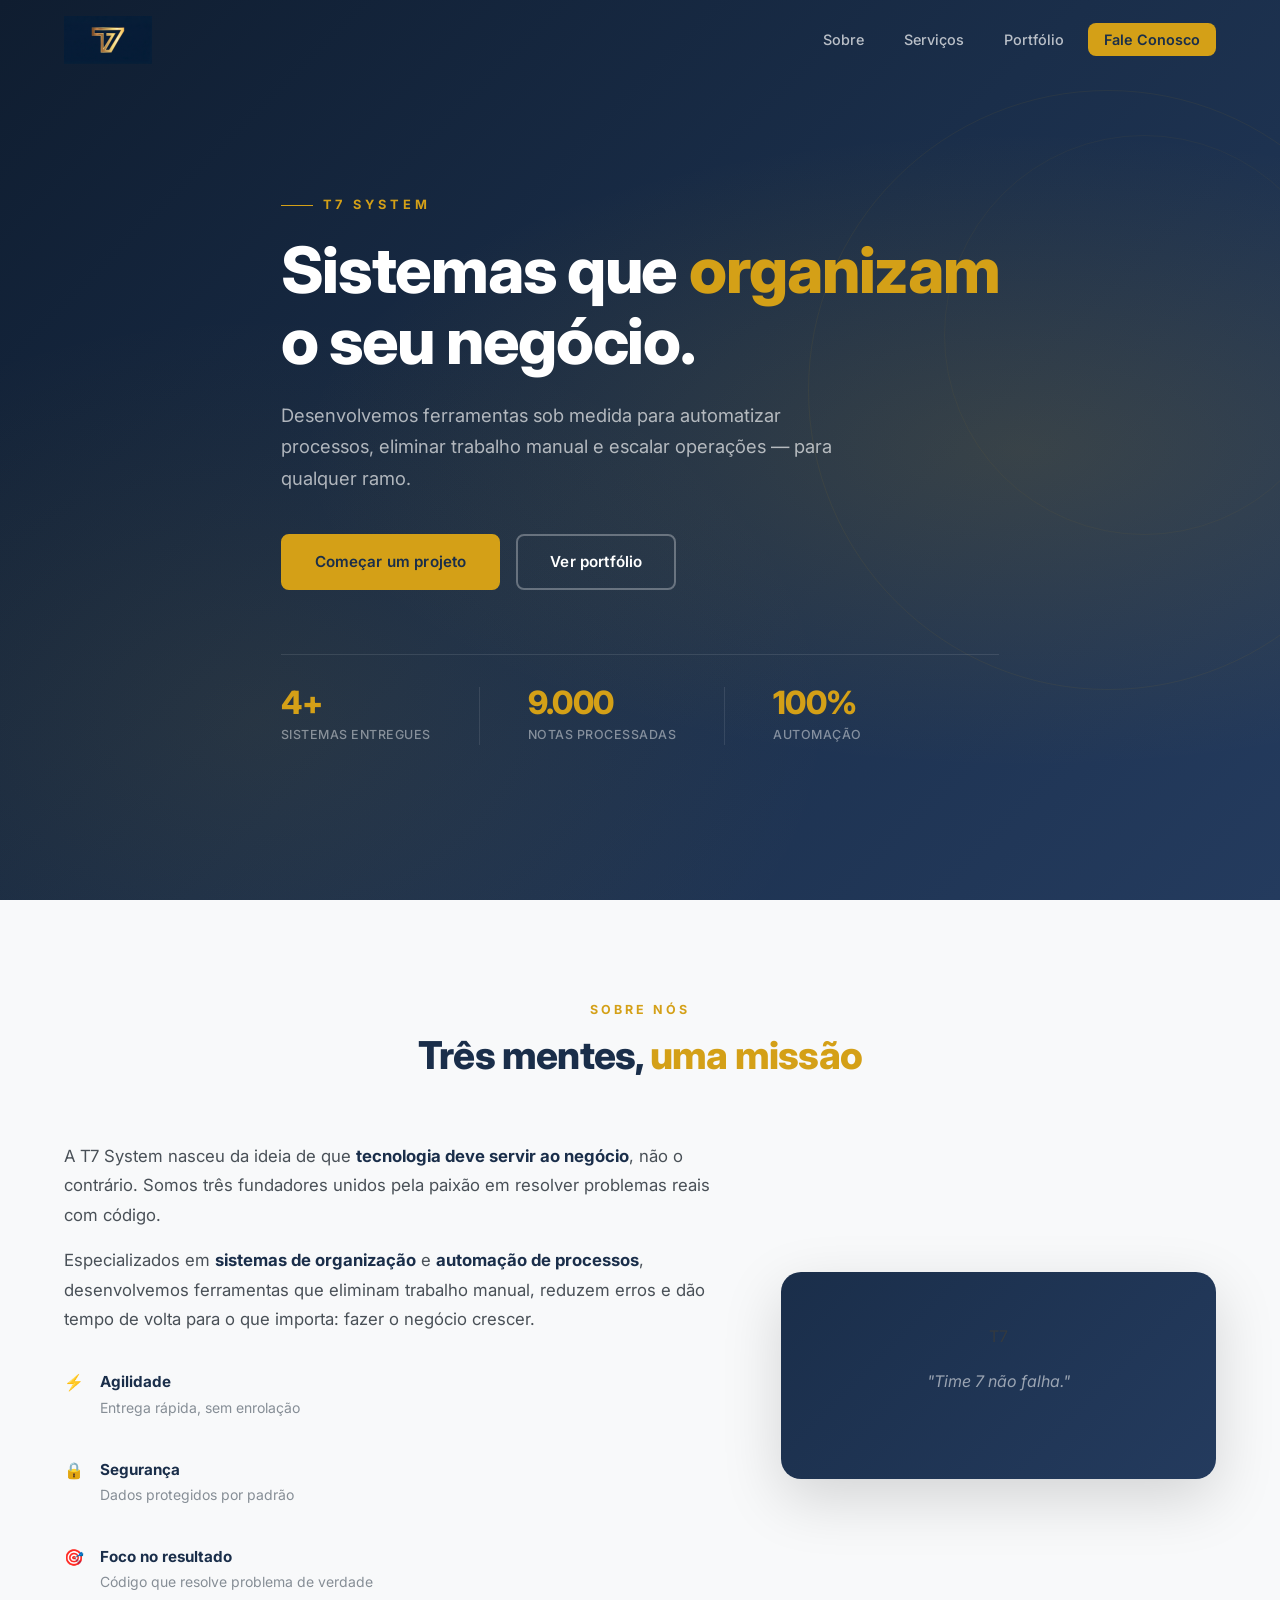
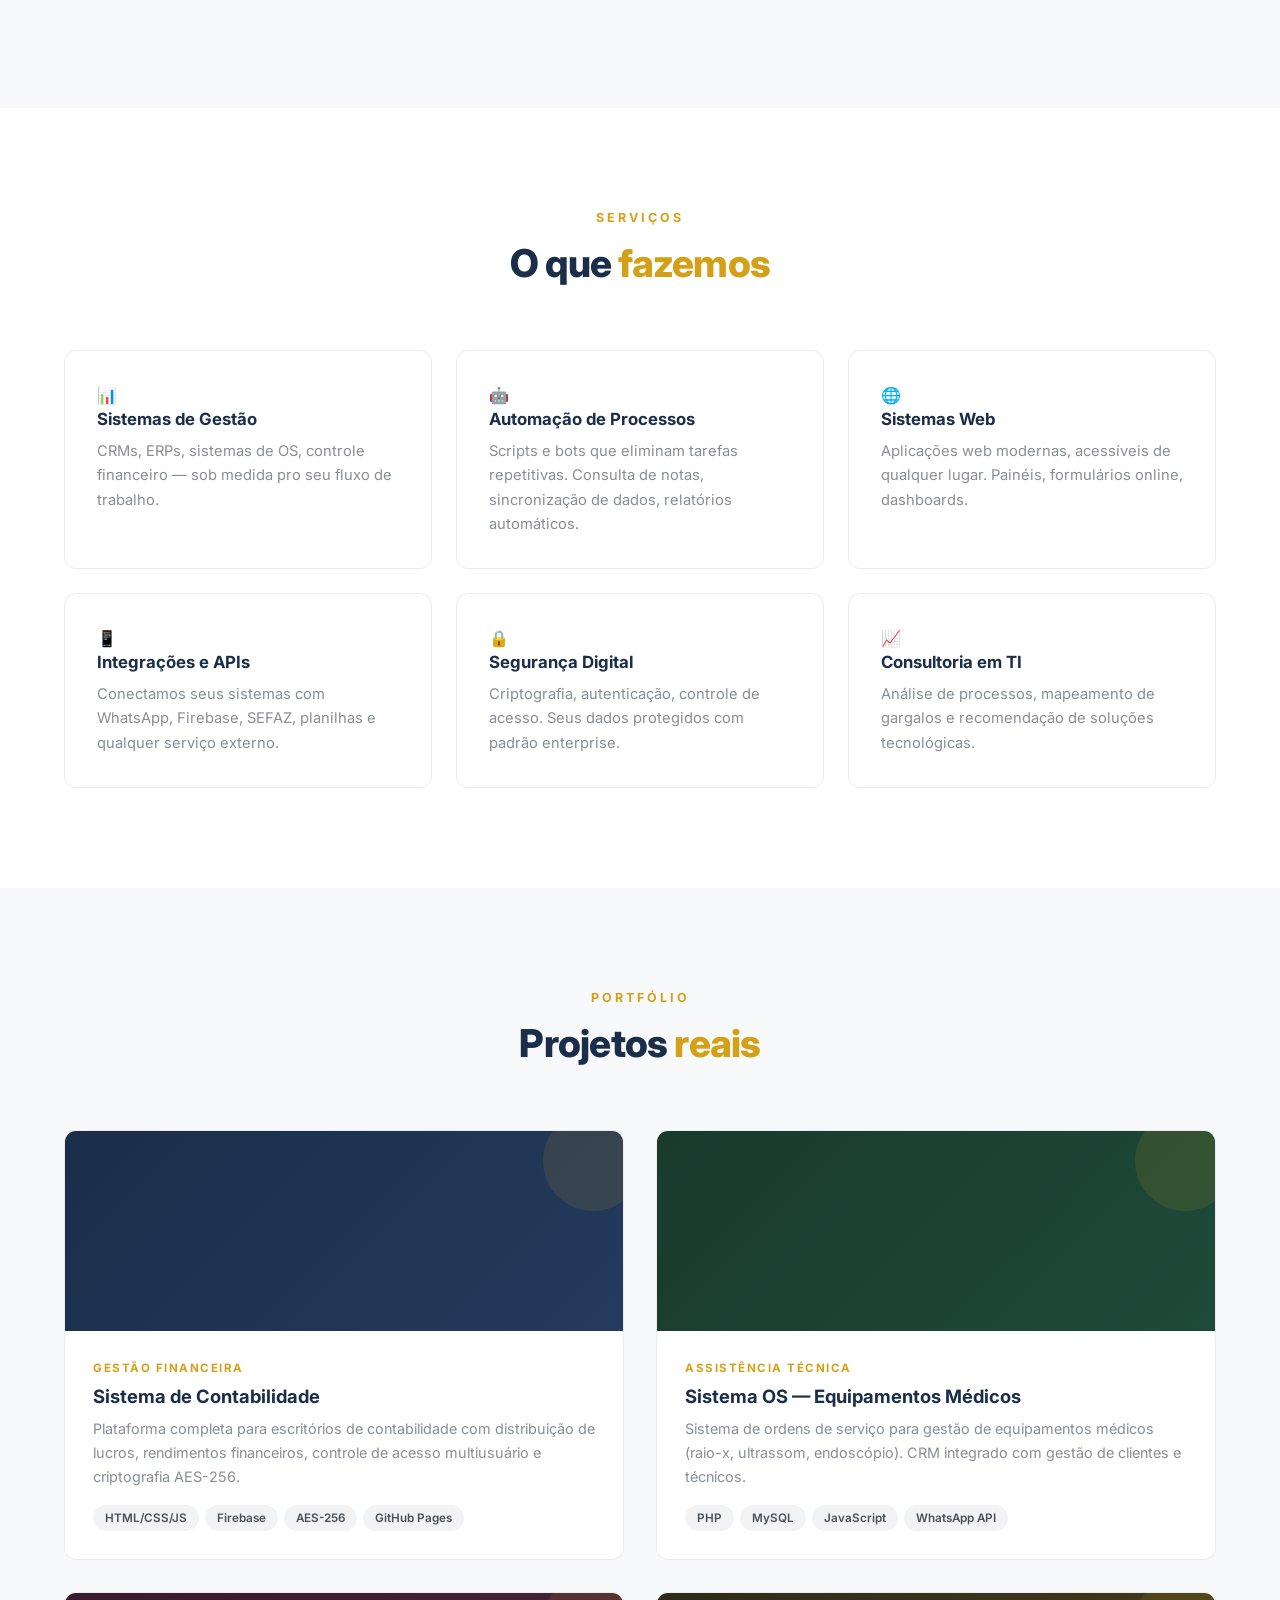
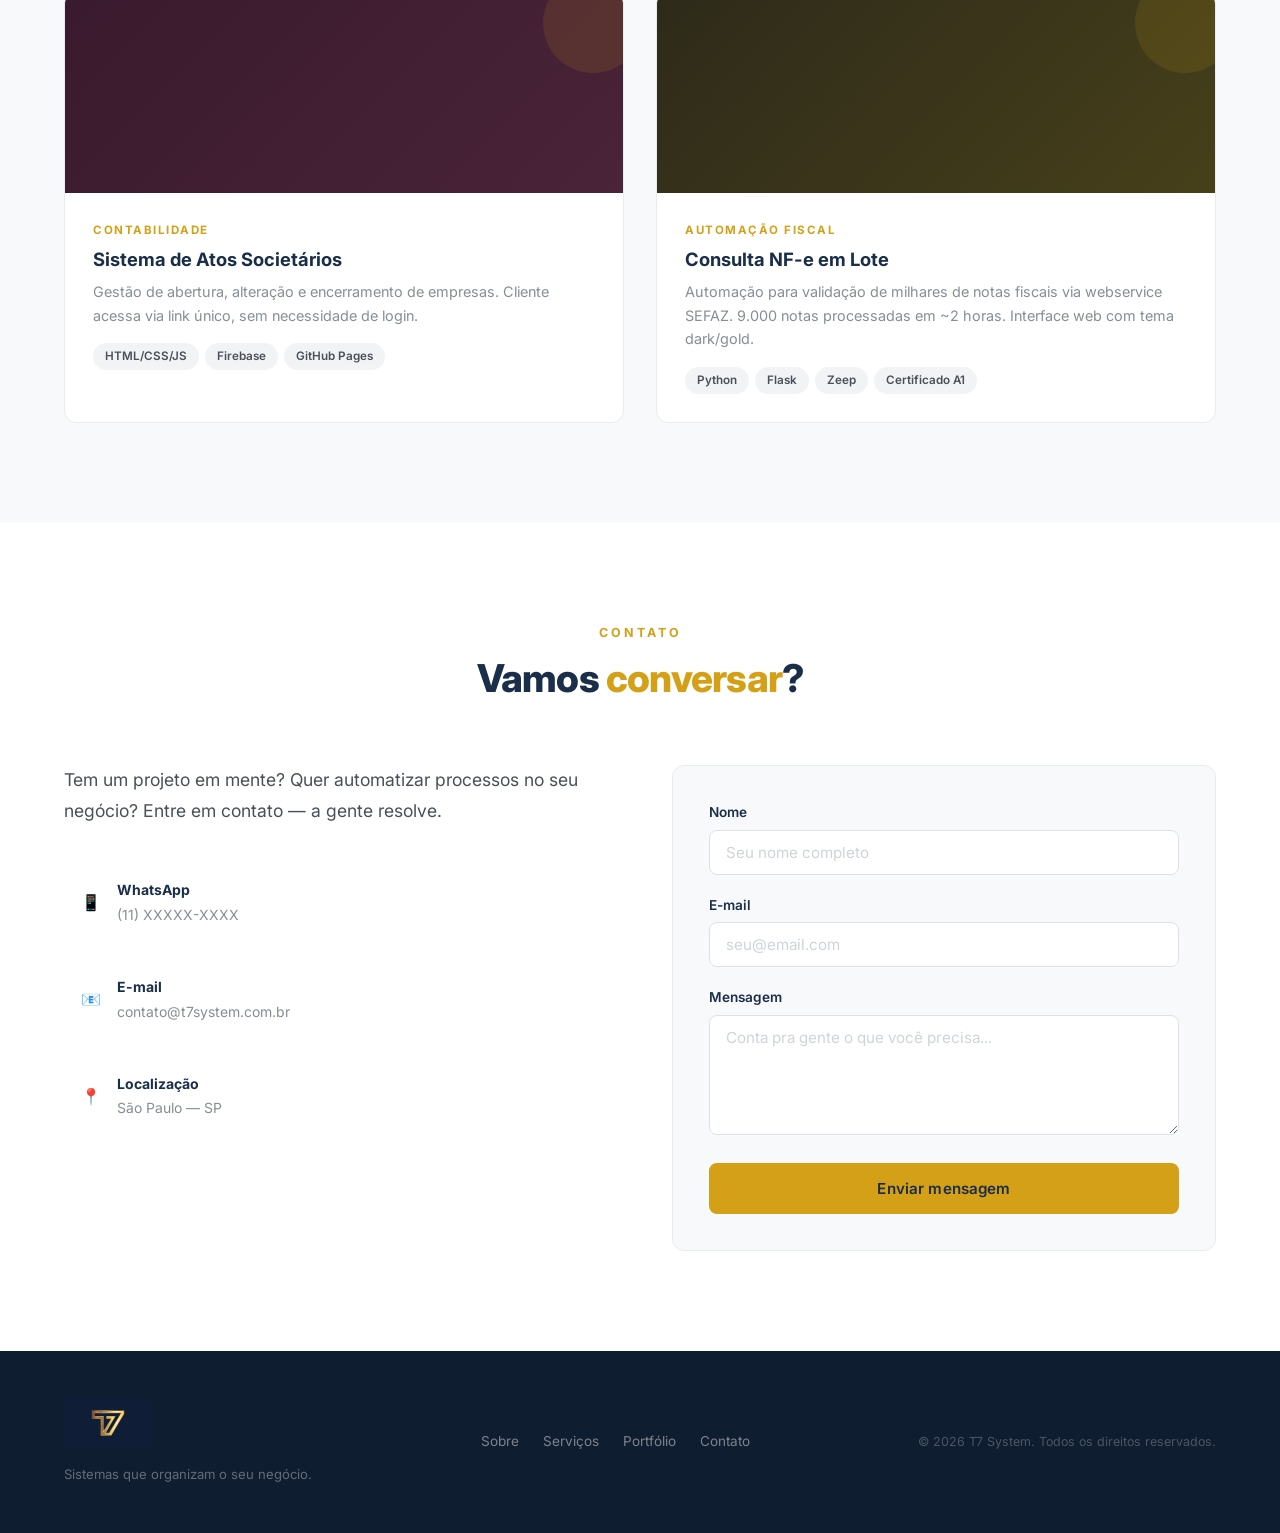
==== index (Cópia).html @ 792379c6 "Add design specifications and initial HTML structure for T7 System website" ====
<!DOCTYPE html>
<html lang="pt-BR">
<head>
    <meta charset="UTF-8">
    <meta name="viewport" content="width=device-width, initial-scale=1.0">
    <title>T7 System — Sistemas que organizam o seu negócio</title>
    <meta name="description" content="T7 System - Desenvolvimento de sistemas de organização e ferramentas de trabalho para qualquer ramo.">
    <link rel="preconnect" href="https://fonts.googleapis.com">
    <link rel="preconnect" href="https://fonts.gstatic.com" crossorigin>
    <link href="https://fonts.googleapis.com/css2?family=Inter:wght@300;400;500;600;700;800;900&display=swap" rel="stylesheet">
    <link rel="stylesheet" href="style.css">
</head>
<body>

    <!-- ===== NAVBAR ===== -->
    <nav class="navbar" id="navbar">
        <div class="container nav-container">
            <a href="#" class="nav-logo">
                <img src="logo.png" alt="T7 System" class="logo-img">
            </a>
            <button class="nav-toggle" id="navToggle" aria-label="Menu">
                <span></span><span></span><span></span>
            </button>
            <ul class="nav-menu" id="navMenu">
                <li><a href="#sobre" class="nav-link">Sobre</a></li>
                <li><a href="#servicos" class="nav-link">Serviços</a></li>
                <li><a href="#portfolio" class="nav-link">Portfólio</a></li>
                <li><a href="#contato" class="nav-link btn-nav">Fale Conosco</a></li>
            </ul>
        </div>
    </nav>

    <!-- ===== HERO ===== -->
    <section class="hero" id="hero">
        <div class="hero-bg"></div>
        <div class="container hero-container">
            <div class="hero-content">
                <p class="hero-label">T7 SYSTEM</p>
                <h1 class="hero-title">
                    Sistemas que <span class="text-gold">organizam</span><br>
                    o seu negócio.
                </h1>
                <p class="hero-subtitle">
                    Desenvolvemos ferramentas sob medida para automatizar processos, 
                    eliminar trabalho manual e escalar operações — para qualquer ramo.
                </p>
                <div class="hero-cta">
                    <a href="#contato" class="btn btn-gold">Começar um projeto</a>
                    <a href="#portfolio" class="btn btn-outline">Ver portfólio</a>
                </div>
                <div class="hero-stats">
                    <div class="stat">
                        <span class="stat-number">4+</span>
                        <span class="stat-label">Sistemas entregues</span>
                    </div>
                    <div class="stat">
                        <span class="stat-number">9.000</span>
                        <span class="stat-label">Notas processadas</span>
                    </div>
                    <div class="stat">
                        <span class="stat-number">100%</span>
                        <span class="stat-label">Automação</span>
                    </div>
                </div>
            </div>
        </div>
    </section>

    <!-- ===== SOBRE ===== -->
    <section class="section sobre" id="sobre">
        <div class="container">
            <div class="section-header">
                <p class="section-label">SOBRE NÓS</p>
                <h2 class="section-title">Três mentes, <span class="text-gold">uma missão</span></h2>
            </div>
            <div class="sobre-grid">
                <div class="sobre-text">
                    <p>
                        A T7 System nasceu da ideia de que <strong>tecnologia deve servir ao negócio</strong>, 
                        não o contrário. Somos três fundadores unidos pela paixão em resolver problemas 
                        reais com código.
                    </p>
                    <p>
                        Especializados em <strong>sistemas de organização</strong> e <strong>automação de processos</strong>, 
                        desenvolvemos ferramentas que eliminam trabalho manual, reduzem erros e dão 
                        tempo de volta para o que importa: fazer o negócio crescer.
                    </p>
                    <div class="sobre-values">
                        <div class="value">
                            <span class="value-icon">⚡</span>
                            <div>
                                <strong>Agilidade</strong>
                                <p>Entrega rápida, sem enrolação</p>
                            </div>
                        </div>
                        <div class="value">
                            <span class="value-icon">🔒</span>
                            <div>
                                <strong>Segurança</strong>
                                <p>Dados protegidos por padrão</p>
                            </div>
                        </div>
                        <div class="value">
                            <span class="value-icon">🎯</span>
                            <div>
                                <strong>Foco no resultado</strong>
                                <p>Código que resolve problema de verdade</p>
                            </div>
                        </div>
                    </div>
                </div>
                <div class="sobre-visual">
                    <div class="team-card">
                        <div class="team-logo">
                            <span class="logo-t big">T</span><span class="logo-7 big">7</span>
                        </div>
                        <p class="team-motto">"Time 7 não falha."</p>
                    </div>
                </div>
            </div>
        </div>
    </section>

    <!-- ===== SERVIÇOS ===== -->
    <section class="section servicos" id="servicos">
        <div class="container">
            <div class="section-header">
                <p class="section-label">SERVIÇOS</p>
                <h2 class="section-title">O que <span class="text-gold">fazemos</span></h2>
            </div>
            <div class="servicos-grid">
                <div class="servico-card">
                    <div class="servico-icon">📊</div>
                    <h3>Sistemas de Gestão</h3>
                    <p>CRMs, ERPs, sistemas de OS, controle financeiro — sob medida pro seu fluxo de trabalho.</p>
                </div>
                <div class="servico-card">
                    <div class="servico-icon">🤖</div>
                    <h3>Automação de Processos</h3>
                    <p>Scripts e bots que eliminam tarefas repetitivas. Consulta de notas, sincronização de dados, relatórios automáticos.</p>
                </div>
                <div class="servico-card">
                    <div class="servico-icon">🌐</div>
                    <h3>Sistemas Web</h3>
                    <p>Aplicações web modernas, acessíveis de qualquer lugar. Painéis, formulários online, dashboards.</p>
                </div>
                <div class="servico-card">
                    <div class="servico-icon">📱</div>
                    <h3>Integrações e APIs</h3>
                    <p>Conectamos seus sistemas com WhatsApp, Firebase, SEFAZ, planilhas e qualquer serviço externo.</p>
                </div>
                <div class="servico-card">
                    <div class="servico-icon">🔒</div>
                    <h3>Segurança Digital</h3>
                    <p>Criptografia, autenticação, controle de acesso. Seus dados protegidos com padrão enterprise.</p>
                </div>
                <div class="servico-card">
                    <div class="servico-icon">📈</div>
                    <h3>Consultoria em TI</h3>
                    <p>Análise de processos, mapeamento de gargalos e recomendação de soluções tecnológicas.</p>
                </div>
            </div>
        </div>
    </section>

    <!-- ===== PORTFÓLIO ===== -->
    <section class="section portfolio" id="portfolio">
        <div class="container">
            <div class="section-header">
                <p class="section-label">PORTFÓLIO</p>
                <h2 class="section-title">Projetos <span class="text-gold">reais</span></h2>
            </div>
            <div class="portfolio-grid">

                <div class="portfolio-card">
                    <div class="portfolio-thumb thumb-contabilidade"></div>
                    <div class="portfolio-info">
                        <span class="portfolio-tag">Gestão Financeira</span>
                        <h3>Sistema de Contabilidade</h3>
                        <p>Plataforma completa para escritórios de contabilidade com distribuição de lucros, rendimentos financeiros, controle de acesso multiusuário e criptografia AES-256.</p>
                        <div class="portfolio-tech">
                            <span>HTML/CSS/JS</span>
                            <span>Firebase</span>
                            <span>AES-256</span>
                            <span>GitHub Pages</span>
                        </div>
                    </div>
                </div>

                <div class="portfolio-card">
                    <div class="portfolio-thumb thumb-os"></div>
                    <div class="portfolio-info">
                        <span class="portfolio-tag">Assistência Técnica</span>
                        <h3>Sistema OS — Equipamentos Médicos</h3>
                        <p>Sistema de ordens de serviço para gestão de equipamentos médicos (raio-x, ultrassom, endoscópio). CRM integrado com gestão de clientes e técnicos.</p>
                        <div class="portfolio-tech">
                            <span>PHP</span>
                            <span>MySQL</span>
                            <span>JavaScript</span>
                            <span>WhatsApp API</span>
                        </div>
                    </div>
                </div>

                <div class="portfolio-card">
                    <div class="portfolio-thumb thumb-atos"></div>
                    <div class="portfolio-info">
                        <span class="portfolio-tag">Contabilidade</span>
                        <h3>Sistema de Atos Societários</h3>
                        <p>Gestão de abertura, alteração e encerramento de empresas. Cliente acessa via link único, sem necessidade de login.</p>
                        <div class="portfolio-tech">
                            <span>HTML/CSS/JS</span>
                            <span>Firebase</span>
                            <span>GitHub Pages</span>
                        </div>
                    </div>
                </div>

                <div class="portfolio-card">
                    <div class="portfolio-thumb thumb-nfe"></div>
                    <div class="portfolio-info">
                        <span class="portfolio-tag">Automação Fiscal</span>
                        <h3>Consulta NF-e em Lote</h3>
                        <p>Automação para validação de milhares de notas fiscais via webservice SEFAZ. 9.000 notas processadas em ~2 horas. Interface web com tema dark/gold.</p>
                        <div class="portfolio-tech">
                            <span>Python</span>
                            <span>Flask</span>
                            <span>Zeep</span>
                            <span>Certificado A1</span>
                        </div>
                    </div>
                </div>

            </div>
        </div>
    </section>

    <!-- ===== CONTATO ===== -->
    <section class="section contato" id="contato">
        <div class="container">
            <div class="section-header">
                <p class="section-label">CONTATO</p>
                <h2 class="section-title">Vamos <span class="text-gold">conversar</span>?</h2>
            </div>
            <div class="contato-grid">
                <div class="contato-info">
                    <p class="contato-texto">
                        Tem um projeto em mente? Quer automatizar processos no seu negócio? 
                        Entre em contato — a gente resolve.
                    </p>
                    <div class="contato-items">
                        <div class="contato-item">
                            <span class="contato-icon">📱</span>
                            <div>
                                <strong>WhatsApp</strong>
                                <p>(11) XXXXX-XXXX</p>
                            </div>
                        </div>
                        <div class="contato-item">
                            <span class="contato-icon">📧</span>
                            <div>
                                <strong>E-mail</strong>
                                <p>contato@t7system.com.br</p>
                            </div>
                        </div>
                        <div class="contato-item">
                            <span class="contato-icon">📍</span>
                            <div>
                                <strong>Localização</strong>
                                <p>São Paulo — SP</p>
                            </div>
                        </div>
                    </div>
                </div>
                <div class="contato-form-wrap">
                    <form class="contato-form" onsubmit="enviarMensagem(event)">
                        <div class="form-group">
                            <label>Nome</label>
                            <input type="text" placeholder="Seu nome completo" required>
                        </div>
                        <div class="form-group">
                            <label>E-mail</label>
                            <input type="email" placeholder="seu@email.com" required>
                        </div>
                        <div class="form-group">
                            <label>Mensagem</label>
                            <textarea rows="4" placeholder="Conta pra gente o que você precisa..." required></textarea>
                        </div>
                        <button type="submit" class="btn btn-gold btn-full">Enviar mensagem</button>
                    </form>
                </div>
            </div>
        </div>
    </section>

    <!-- ===== FOOTER ===== -->
    <footer class="footer">
        <div class="container footer-container">
            <div class="footer-brand">
                <a href="#" class="nav-logo">
                    <img src="logo.png" alt="T7 System" class="logo-img">
                </a>
                <p>Sistemas que organizam o seu negócio.</p>
            </div>
            <div class="footer-links">
                <a href="#sobre">Sobre</a>
                <a href="#servicos">Serviços</a>
                <a href="#portfolio">Portfólio</a>
                <a href="#contato">Contato</a>
            </div>
            <div class="footer-copy">
                <p>&copy; 2026 T7 System. Todos os direitos reservados.</p>
            </div>
        </div>
    </footer>

    <script src="script.js"></script>
</body>
</html>
---- style.css ----
/* ===================================================================
   T7 SYSTEM — Site Institucional
   Design System: Navy (#1a2e4a) + Gold (#d4a017)
   =================================================================== */

/* ===== RESET & BASE ===== */
*, *::before, *::after {
    margin: 0;
    padding: 0;
    box-sizing: border-box;
}

:root {
    --navy: #1a2e4a;
    --navy-light: #243b5e;
    --navy-dark: #0f1d30;
    --gold: #d4a017;
    --gold-light: #e8c547;
    --gold-dark: #b8860b;
    --white: #ffffff;
    --gray-50: #f8f9fa;
    --gray-100: #f1f3f5;
    --gray-200: #e9ecef;
    --gray-300: #dee2e6;
    --gray-400: #ced4da;
    --gray-500: #adb5bd;
    --gray-600: #868e96;
    --gray-700: #495057;
    --gray-800: #343a40;
    --gray-900: #212529;
    --font: 'Inter', -apple-system, BlinkMacSystemFont, sans-serif;
    --shadow-sm: 0 1px 3px rgba(0,0,0,0.08);
    --shadow-md: 0 4px 12px rgba(0,0,0,0.1);
    --shadow-lg: 0 8px 30px rgba(0,0,0,0.12);
    --shadow-xl: 0 20px 60px rgba(0,0,0,0.15);
    --radius: 12px;
    --radius-sm: 8px;
    --radius-lg: 20px;
    --transition: 0.3s cubic-bezier(0.4, 0, 0.2, 1);
}

html {
    scroll-behavior: smooth;
    font-size: 16px;
}

body {
    font-family: var(--font);
    color: var(--gray-800);
    background: var(--white);
    line-height: 1.6;
    -webkit-font-smoothing: antialiased;
    -moz-osx-font-smoothing: grayscale;
    overflow-x: hidden;
}

.container {
    max-width: 1200px;
    margin: 0 auto;
    padding: 0 24px;
}

a {
    text-decoration: none;
    color: inherit;
}

img {
    max-width: 100%;
    display: block;
}

/* ===== TYPOGRAPHY ===== */
.text-gold { color: var(--gold); }

h1, h2, h3, h4 {
    line-height: 1.2;
    font-weight: 700;
}

/* ===== SCROLL PROGRESS ===== */
#scrollProgress {
    position: fixed;
    top: 0;
    left: 0;
    height: 3px;
    width: 0%;
    background: linear-gradient(90deg, var(--gold-dark), var(--gold-light));
    z-index: 1001;
    transition: width 0.1s linear;
}

/* ===== BUTTONS ===== */
.btn {
    display: inline-flex;
    align-items: center;
    justify-content: center;
    padding: 14px 32px;
    border-radius: var(--radius-sm);
    font-family: var(--font);
    font-weight: 600;
    font-size: 0.95rem;
    border: 2px solid transparent;
    cursor: pointer;
    transition: var(--transition);
    text-decoration: none;
    letter-spacing: 0.01em;
}

.btn-gold {
    background: var(--gold);
    color: var(--navy);
    border-color: var(--gold);
}

.btn-gold:hover {
    background: var(--gold-light);
    border-color: var(--gold-light);
    transform: translateY(-2px);
    box-shadow: 0 4px 20px rgba(212, 160, 23, 0.4);
}

.btn-outline {
    background: transparent;
    color: var(--white);
    border-color: rgba(255,255,255,0.3);
}

.btn-outline:hover {
    background: rgba(255,255,255,0.1);
    border-color: rgba(255,255,255,0.6);
}

.btn-full { width: 100%; }

/* ===== NAVBAR ===== */
.navbar {
    position: fixed;
    top: 0;
    left: 0;
    right: 0;
    z-index: 1000;
    padding: 16px 0;
    transition: var(--transition);
}

.navbar.scrolled {
    background: rgba(26, 46, 74, 0.95);
    backdrop-filter: blur(12px);
    -webkit-backdrop-filter: blur(12px);
    padding: 10px 0;
    box-shadow: var(--shadow-md);
}

.nav-container {
    display: flex;
    align-items: center;
    justify-content: space-between;
}

.nav-logo {
    display: flex;
    align-items: center;
}

.logo-img {
    height: 48px;
    width: auto;
    object-fit: contain;
    mix-blend-mode: lighten;
}

.logo-img-small {
    height: 36px;
}

.nav-menu {
    display: flex;
    align-items: center;
    list-style: none;
    gap: 8px;
}

.nav-link {
    color: rgba(255,255,255,0.7);
    padding: 8px 16px;
    border-radius: var(--radius-sm);
    font-size: 0.9rem;
    font-weight: 500;
    transition: var(--transition);
}

.nav-link:hover {
    color: var(--white);
    background: rgba(255,255,255,0.1);
}

.btn-nav {
    background: var(--gold) !important;
    color: var(--navy) !important;
    font-weight: 600;
    border-radius: var(--radius-sm);
}

.btn-nav:hover {
    background: var(--gold-light) !important;
    transform: translateY(-1px);
}

.nav-toggle {
    display: none;
    flex-direction: column;
    gap: 5px;
    background: none;
    border: none;
    cursor: pointer;
    padding: 8px;
}

.nav-toggle span {
    width: 24px;
    height: 2px;
    background: var(--white);
    transition: var(--transition);
    transform-origin: center;
}

.nav-toggle.active span:nth-child(1) { transform: rotate(45deg) translate(5px, 5px); }
.nav-toggle.active span:nth-child(2) { opacity: 0; transform: scaleX(0); }
.nav-toggle.active span:nth-child(3) { transform: rotate(-45deg) translate(5px, -5px); }

/* ===== HERO ===== */
.hero {
    position: relative;
    min-height: 100vh;
    display: flex;
    align-items: center;
    background: var(--navy);
    overflow: hidden;
}

.hero-bg {
    position: absolute;
    inset: 0;
    background:
        radial-gradient(ellipse at 80% 50%, rgba(212, 160, 23, 0.15) 0%, transparent 50%),
        radial-gradient(ellipse at 20% 80%, rgba(212, 160, 23, 0.08) 0%, transparent 40%),
        linear-gradient(135deg, var(--navy-dark) 0%, var(--navy) 50%, var(--navy-light) 100%);
}

/* Subtle geometric accent */
.hero-bg::after {
    content: '';
    position: absolute;
    right: -10%;
    top: 10%;
    width: 600px;
    height: 600px;
    border: 1px solid rgba(212,160,23,0.07);
    border-radius: 50%;
    pointer-events: none;
}

.hero-bg::before {
    content: '';
    position: absolute;
    right: -5%;
    top: 15%;
    width: 400px;
    height: 400px;
    border: 1px solid rgba(212,160,23,0.05);
    border-radius: 50%;
    pointer-events: none;
}

.hero-container {
    position: relative;
    z-index: 1;
}

.hero-content {
    max-width: 720px;
    padding: 120px 0 80px;
}

.hero-label {
    color: var(--gold);
    font-size: 0.8rem;
    font-weight: 700;
    letter-spacing: 4px;
    margin-bottom: 20px;
    display: flex;
    align-items: center;
    gap: 10px;
}

.hero-label::before {
    content: '';
    display: inline-block;
    width: 32px;
    height: 1px;
    background: var(--gold);
}

.hero-title {
    color: var(--white);
    font-size: clamp(2.5rem, 5vw, 4rem);
    font-weight: 800;
    margin-bottom: 24px;
    line-height: 1.1;
    letter-spacing: -0.02em;
}

.hero-subtitle {
    color: rgba(255,255,255,0.65);
    font-size: 1.15rem;
    max-width: 560px;
    margin-bottom: 40px;
    line-height: 1.7;
}

.hero-cta {
    display: flex;
    gap: 16px;
    flex-wrap: wrap;
    margin-bottom: 64px;
}

.hero-stats {
    display: flex;
    gap: 0;
    border-top: 1px solid rgba(255,255,255,0.1);
    padding-top: 32px;
}

.stat {
    display: flex;
    flex-direction: column;
    padding-right: 48px;
    margin-right: 48px;
    border-right: 1px solid rgba(255,255,255,0.1);
}

.stat:last-child {
    border-right: none;
    padding-right: 0;
    margin-right: 0;
}

.stat-number {
    color: var(--gold);
    font-size: 2rem;
    font-weight: 800;
    letter-spacing: -0.02em;
    line-height: 1;
}

.stat-label {
    color: rgba(255,255,255,0.45);
    font-size: 0.78rem;
    font-weight: 500;
    margin-top: 6px;
    text-transform: uppercase;
    letter-spacing: 0.5px;
}

/* Hero scroll indicator */
.hero-scroll {
    position: absolute;
    bottom: 40px;
    left: 50%;
    transform: translateX(-50%);
    display: flex;
    flex-direction: column;
    align-items: center;
    gap: 8px;
    color: rgba(255,255,255,0.3);
    font-size: 0.7rem;
    letter-spacing: 2px;
    text-transform: uppercase;
    text-decoration: none;
    transition: color 0.3s;
}

.hero-scroll:hover { color: var(--gold); }

.hero-scroll-line {
    width: 1px;
    height: 40px;
    background: linear-gradient(to bottom, rgba(212,160,23,0.6), transparent);
    animation: scrollPulse 2s ease-in-out infinite;
}

@keyframes scrollPulse {
    0%, 100% { opacity: 0.4; transform: scaleY(1); }
    50% { opacity: 1; transform: scaleY(1.2); }
}

/* ===== SECTIONS ===== */
.section {
    padding: 100px 0;
}

.section-header {
    text-align: center;
    margin-bottom: 64px;
}

.section-label {
    color: var(--gold);
    font-size: 0.78rem;
    font-weight: 700;
    letter-spacing: 3px;
    margin-bottom: 12px;
    display: block;
}

.section-title {
    color: var(--navy);
    font-size: clamp(1.8rem, 3vw, 2.5rem);
    font-weight: 800;
    letter-spacing: -0.02em;
}

/* ===== SOBRE ===== */
.sobre { background: var(--gray-50); }

.sobre-grid {
    display: grid;
    grid-template-columns: 1.2fr 0.8fr;
    gap: 64px;
    align-items: center;
}

.sobre-text p {
    margin-bottom: 16px;
    color: var(--gray-700);
    font-size: 1.05rem;
    line-height: 1.75;
}

.sobre-text strong { color: var(--navy); }

.sobre-values {
    margin-top: 36px;
    display: flex;
    flex-direction: column;
    gap: 24px;
}

.value {
    display: flex;
    gap: 16px;
    align-items: flex-start;
}

.value-icon-wrap {
    width: 44px;
    height: 44px;
    background: var(--navy);
    border-radius: var(--radius-sm);
    display: flex;
    align-items: center;
    justify-content: center;
    flex-shrink: 0;
    color: var(--gold);
}

.value strong {
    color: var(--navy);
    display: block;
    margin-bottom: 2px;
    font-size: 0.95rem;
}

.value p {
    font-size: 0.875rem;
    color: var(--gray-600);
    line-height: 1.5;
}

.sobre-visual {
    display: flex;
    justify-content: center;
}

.team-card {
    background: linear-gradient(135deg, var(--navy), var(--navy-light));
    border-radius: var(--radius-lg);
    padding: 52px 40px;
    text-align: center;
    box-shadow: var(--shadow-xl);
    width: 100%;
}

.team-logo {
    margin-bottom: 20px;
    display: flex;
    justify-content: center;
}

.team-logo-img {
    height: 80px;
    width: auto;
    margin: 0 auto;
    mix-blend-mode: lighten;
}

.team-motto {
    color: rgba(255,255,255,0.55);
    font-style: italic;
    font-size: 1rem;
    margin-bottom: 32px;
}

.team-stats {
    display: flex;
    align-items: center;
    justify-content: center;
    gap: 24px;
    border-top: 1px solid rgba(255,255,255,0.1);
    padding-top: 28px;
}

.team-stat {
    display: flex;
    flex-direction: column;
    align-items: center;
}

.team-stat-num {
    color: var(--gold);
    font-size: 1.4rem;
    font-weight: 800;
    line-height: 1;
}

.team-stat-label {
    color: rgba(255,255,255,0.4);
    font-size: 0.72rem;
    font-weight: 500;
    margin-top: 4px;
    text-transform: uppercase;
    letter-spacing: 0.5px;
}

.team-stat-divider {
    width: 1px;
    height: 36px;
    background: rgba(255,255,255,0.1);
}

/* ===== SERVIÇOS ===== */
.servicos-grid {
    display: grid;
    grid-template-columns: repeat(3, 1fr);
    gap: 24px;
}

.servico-card {
    background: var(--white);
    border: 1px solid var(--gray-200);
    border-radius: var(--radius);
    padding: 32px;
    transition: var(--transition);
    cursor: default;
}

.servico-card:hover {
    border-color: var(--gold);
    transform: translateY(-4px);
    box-shadow: var(--shadow-lg);
}

.servico-icon-wrap {
    width: 52px;
    height: 52px;
    background: var(--gray-50);
    border-radius: var(--radius-sm);
    display: flex;
    align-items: center;
    justify-content: center;
    margin-bottom: 20px;
    color: var(--navy);
    transition: var(--transition);
}

.servico-card:hover .servico-icon-wrap {
    background: var(--navy);
    color: var(--gold);
}

.servico-card h3 {
    color: var(--navy);
    font-size: 1.05rem;
    font-weight: 700;
    margin-bottom: 10px;
}

.servico-card p {
    color: var(--gray-600);
    font-size: 0.92rem;
    line-height: 1.65;
}

/* ===== PORTFÓLIO ===== */
.portfolio { background: var(--gray-50); }

.portfolio-filters {
    display: flex;
    gap: 8px;
    flex-wrap: wrap;
    justify-content: center;
    margin-bottom: 40px;
}

.filter-btn {
    padding: 8px 20px;
    border-radius: 100px;
    border: 1px solid var(--gray-300);
    background: var(--white);
    color: var(--gray-700);
    font-family: var(--font);
    font-size: 0.875rem;
    font-weight: 500;
    cursor: pointer;
    transition: var(--transition);
}

.filter-btn:hover {
    border-color: var(--navy);
    color: var(--navy);
}

.filter-btn.active {
    background: var(--navy);
    border-color: var(--navy);
    color: var(--white);
}

.portfolio-grid {
    display: grid;
    grid-template-columns: repeat(2, 1fr);
    gap: 32px;
}

.portfolio-card {
    background: var(--white);
    border-radius: var(--radius);
    overflow: hidden;
    border: 1px solid var(--gray-200);
    transition: var(--transition);
}

.portfolio-card:hover {
    transform: translateY(-4px);
    box-shadow: var(--shadow-lg);
    border-color: var(--gray-300);
}

.portfolio-card[data-hidden] {
    display: none;
}

.portfolio-thumb {
    height: 200px;
    position: relative;
    overflow: hidden;
}

.thumb-contabilidade { background: linear-gradient(135deg, #1a2e4a, #243b5e); }
.thumb-os            { background: linear-gradient(135deg, #1a3a2e, #1e4a3a); }
.thumb-atos          { background: linear-gradient(135deg, #3a1a2e, #4a2438); }
.thumb-nfe           { background: linear-gradient(135deg, #2e2a1a, #46401a); }

.thumb-pattern {
    position: absolute;
    inset: 0;
    background-image:
        repeating-linear-gradient(
            45deg,
            rgba(255,255,255,0.02) 0px,
            rgba(255,255,255,0.02) 1px,
            transparent 1px,
            transparent 20px
        );
}

.portfolio-thumb::after {
    content: '';
    position: absolute;
    right: -20px;
    top: -20px;
    width: 100px;
    height: 100px;
    border-radius: 50%;
    background: rgba(212, 160, 23, 0.12);
    pointer-events: none;
}

.thumb-icon {
    position: absolute;
    bottom: 24px;
    left: 24px;
    z-index: 1;
}

.portfolio-info {
    padding: 28px;
}

.portfolio-tag {
    color: var(--gold);
    font-size: 0.72rem;
    font-weight: 700;
    letter-spacing: 1.5px;
    text-transform: uppercase;
    display: block;
    margin-bottom: 8px;
}

.portfolio-info h3 {
    color: var(--navy);
    font-size: 1.15rem;
    font-weight: 700;
    margin-bottom: 10px;
}

.portfolio-info p {
    color: var(--gray-600);
    font-size: 0.9rem;
    line-height: 1.65;
    margin-bottom: 16px;
}

.portfolio-tech {
    display: flex;
    flex-wrap: wrap;
    gap: 6px;
}

.portfolio-tech span {
    background: var(--gray-100);
    color: var(--gray-700);
    padding: 4px 12px;
    border-radius: 100px;
    font-size: 0.73rem;
    font-weight: 600;
}

/* ===== DEPOIMENTOS ===== */
.depoimentos { background: var(--navy); }
.depoimentos .section-label { color: var(--gold); }
.depoimentos .section-title { color: var(--white); }

.depoimentos-wrap {
    max-width: 780px;
    margin: 0 auto;
}

.depoimentos-slider {
    position: relative;
    min-height: 200px;
}

.depoimento {
    display: none;
    animation: fadeIn 0.4s ease;
}

.depoimento.active { display: block; }

@keyframes fadeIn {
    from { opacity: 0; transform: translateY(8px); }
    to   { opacity: 1; transform: translateY(0); }
}

.depoimento-quote-mark {
    color: var(--gold);
    font-size: 5rem;
    line-height: 0.5;
    font-family: Georgia, serif;
    margin-bottom: 24px;
    display: block;
    opacity: 0.6;
}

.depoimento-quote {
    color: rgba(255,255,255,0.85);
    font-size: 1.25rem;
    line-height: 1.7;
    font-style: italic;
    margin-bottom: 32px;
}

.depoimento-author-info {
    display: flex;
    align-items: center;
    gap: 16px;
}

.depoimento-avatar {
    width: 48px;
    height: 48px;
    border-radius: 50%;
    background: var(--gold);
    color: var(--navy);
    display: flex;
    align-items: center;
    justify-content: center;
    font-weight: 800;
    font-size: 0.85rem;
    flex-shrink: 0;
}

.depoimento-author {
    color: var(--white);
    font-weight: 700;
    font-size: 0.95rem;
}

.depoimento-role {
    color: rgba(255,255,255,0.45);
    font-size: 0.85rem;
    margin-top: 2px;
}

.slider-controls {
    display: flex;
    align-items: center;
    justify-content: center;
    gap: 20px;
    margin-top: 40px;
}

.slider-dots {
    display: flex;
    gap: 8px;
}

.dot {
    width: 8px;
    height: 8px;
    border-radius: 50%;
    background: rgba(255,255,255,0.2);
    border: none;
    cursor: pointer;
    transition: var(--transition);
    padding: 0;
}

.dot.active {
    background: var(--gold);
    width: 24px;
    border-radius: 4px;
}

.dot:hover { background: rgba(255,255,255,0.5); }

.slider-btn {
    width: 40px;
    height: 40px;
    border-radius: 50%;
    border: 1px solid rgba(255,255,255,0.15);
    background: transparent;
    color: rgba(255,255,255,0.6);
    cursor: pointer;
    display: flex;
    align-items: center;
    justify-content: center;
    transition: var(--transition);
}

.slider-btn:hover {
    border-color: var(--gold);
    color: var(--gold);
}

/* ===== FAQ ===== */
.faq-list {
    max-width: 780px;
    margin: 0 auto;
    display: flex;
    flex-direction: column;
    gap: 8px;
}

.faq-item {
    border: 1px solid var(--gray-200);
    border-radius: var(--radius);
    overflow: hidden;
    background: var(--white);
    transition: border-color 0.3s;
}

.faq-item.open {
    border-color: var(--gold);
}

.faq-question {
    width: 100%;
    display: flex;
    align-items: center;
    justify-content: space-between;
    gap: 16px;
    padding: 22px 24px;
    background: transparent;
    border: none;
    cursor: pointer;
    font-family: var(--font);
    font-size: 1rem;
    font-weight: 600;
    color: var(--navy);
    text-align: left;
    transition: var(--transition);
}

.faq-question:hover { color: var(--gold); }

.faq-icon {
    flex-shrink: 0;
    color: var(--gray-500);
    transition: transform 0.3s var(--transition);
}

.faq-item.open .faq-icon {
    transform: rotate(180deg);
    color: var(--gold);
}

.faq-answer {
    max-height: 0;
    overflow: hidden;
    transition: max-height 0.35s cubic-bezier(0.4, 0, 0.2, 1);
}

.faq-item.open .faq-answer {
    max-height: 300px;
}

.faq-answer-inner {
    padding: 0 24px 22px;
    color: var(--gray-700);
    font-size: 0.95rem;
    line-height: 1.7;
}

/* ===== CONTATO ===== */
.contato-grid {
    display: grid;
    grid-template-columns: 1fr 1fr;
    gap: 64px;
    align-items: start;
}

.contato-texto {
    color: var(--gray-700);
    font-size: 1.1rem;
    margin-bottom: 36px;
    line-height: 1.75;
}

.contato-items {
    display: flex;
    flex-direction: column;
    gap: 16px;
}

.contato-item {
    display: flex;
    gap: 16px;
    align-items: center;
    padding: 16px;
    border-radius: var(--radius-sm);
    border: 1px solid transparent;
    transition: var(--transition);
}

a.contato-item:hover {
    background: var(--gray-50);
    border-color: var(--gray-200);
}

.contato-icon-wrap {
    width: 48px;
    height: 48px;
    display: flex;
    align-items: center;
    justify-content: center;
    background: var(--gray-100);
    border-radius: var(--radius-sm);
    color: var(--navy);
    flex-shrink: 0;
    transition: var(--transition);
}

a.contato-item:hover .contato-icon-wrap {
    background: var(--navy);
    color: var(--gold);
}

.contato-item strong {
    color: var(--navy);
    display: block;
    font-size: 0.875rem;
    font-weight: 700;
    margin-bottom: 2px;
}

.contato-item p {
    color: var(--gray-600);
    font-size: 0.875rem;
}

.contato-form {
    background: var(--gray-50);
    padding: 36px;
    border-radius: var(--radius);
    border: 1px solid var(--gray-200);
}

.form-group {
    margin-bottom: 20px;
}

.form-group label {
    display: block;
    font-size: 0.85rem;
    font-weight: 600;
    color: var(--navy);
    margin-bottom: 6px;
}

.form-group input,
.form-group textarea {
    width: 100%;
    padding: 12px 16px;
    border: 1px solid var(--gray-300);
    border-radius: var(--radius-sm);
    font-family: var(--font);
    font-size: 0.95rem;
    color: var(--gray-800);
    background: var(--white);
    transition: var(--transition);
}

.form-group input:focus,
.form-group textarea:focus {
    outline: none;
    border-color: var(--gold);
    box-shadow: 0 0 0 3px rgba(212, 160, 23, 0.15);
}

.form-group input::placeholder,
.form-group textarea::placeholder {
    color: var(--gray-400);
}

.form-group textarea { resize: vertical; min-height: 120px; }

.form-feedback {
    margin-top: 12px;
    font-size: 0.875rem;
    font-weight: 500;
    min-height: 20px;
}

.form-feedback.success { color: #2e7d32; }
.form-feedback.error   { color: #c62828; }

/* ===== FOOTER ===== */
.footer {
    background: var(--navy-dark);
    padding: 48px 0;
}

.footer-container {
    display: flex;
    align-items: center;
    justify-content: space-between;
    flex-wrap: wrap;
    gap: 24px;
}

.footer-brand .nav-logo { display: inline-flex; }

.footer-brand p {
    color: rgba(255,255,255,0.35);
    font-size: 0.82rem;
    margin-top: 10px;
}

.footer-links {
    display: flex;
    gap: 24px;
    flex-wrap: wrap;
}

.footer-links a {
    color: rgba(255,255,255,0.45);
    font-size: 0.85rem;
    transition: color 0.3s;
}

.footer-links a:hover { color: var(--gold); }

.footer-copy p {
    color: rgba(255,255,255,0.25);
    font-size: 0.78rem;
}

/* ===== FLOAT BUTTONS ===== */
.whatsapp-float {
    position: fixed;
    bottom: 88px;
    right: 24px;
    width: 56px;
    height: 56px;
    border-radius: 50%;
    background: #25D366;
    color: #fff;
    display: flex;
    align-items: center;
    justify-content: center;
    box-shadow: 0 4px 16px rgba(37,211,102,0.4);
    z-index: 900;
    transition: var(--transition);
}

.whatsapp-float:hover {
    transform: scale(1.1);
    box-shadow: 0 8px 24px rgba(37,211,102,0.5);
}

.back-to-top {
    position: fixed;
    bottom: 24px;
    right: 24px;
    width: 44px;
    height: 44px;
    border-radius: 50%;
    background: var(--navy);
    color: var(--white);
    border: 1px solid rgba(255,255,255,0.15);
    display: flex;
    align-items: center;
    justify-content: center;
    cursor: pointer;
    z-index: 900;
    transition: var(--transition);
    opacity: 0;
    pointer-events: none;
    transform: translateY(8px);
}

.back-to-top.visible {
    opacity: 1;
    pointer-events: auto;
    transform: translateY(0);
}

.back-to-top:hover {
    background: var(--gold);
    color: var(--navy);
    border-color: var(--gold);
}

/* ===== REVEAL ANIMATIONS ===== */
.reveal {
    opacity: 0;
    transform: translateY(24px);
    transition: opacity 0.6s ease, transform 0.6s ease;
}

.reveal.visible {
    opacity: 1;
    transform: translateY(0);
}

/* ===== RESPONSIVE ===== */
@media (max-width: 968px) {
    .sobre-grid {
        grid-template-columns: 1fr;
        gap: 40px;
    }

    .servicos-grid {
        grid-template-columns: repeat(2, 1fr);
    }

    .portfolio-grid {
        grid-template-columns: 1fr;
    }

    .contato-grid {
        grid-template-columns: 1fr;
        gap: 40px;
    }

    .team-card {
        max-width: 400px;
        margin: 0 auto;
    }
}

@media (max-width: 768px) {
    .nav-toggle { display: flex; }

    .nav-menu {
        position: fixed;
        top: 0;
        right: -100%;
        width: 280px;
        height: 100vh;
        background: var(--navy);
        flex-direction: column;
        padding: 80px 24px 24px;
        transition: right 0.4s cubic-bezier(0.4, 0, 0.2, 1);
        gap: 4px;
        box-shadow: var(--shadow-xl);
    }

    .nav-menu.active { right: 0; }

    .nav-link {
        width: 100%;
        padding: 12px 16px;
        font-size: 1rem;
    }

    .hero-stats {
        flex-direction: column;
        gap: 20px;
        border-top: none;
        padding-top: 0;
    }

    .stat {
        flex-direction: row;
        align-items: center;
        gap: 12px;
        border-right: none;
        padding-right: 0;
        margin-right: 0;
    }

    .stat-label { margin-top: 0; }

    .servicos-grid {
        grid-template-columns: 1fr;
    }

    .footer-container {
        flex-direction: column;
        text-align: center;
    }

    .footer-links {
        justify-content: center;
    }
}

@media (max-width: 480px) {
    .section { padding: 72px 0; }

    .hero-title { font-size: 2.2rem; }

    .hero-cta {
        flex-direction: column;
    }

    .hero-cta .btn { width: 100%; text-align: center; }

    .contato-form { padding: 24px; }

    .section-header { margin-bottom: 48px; }
}
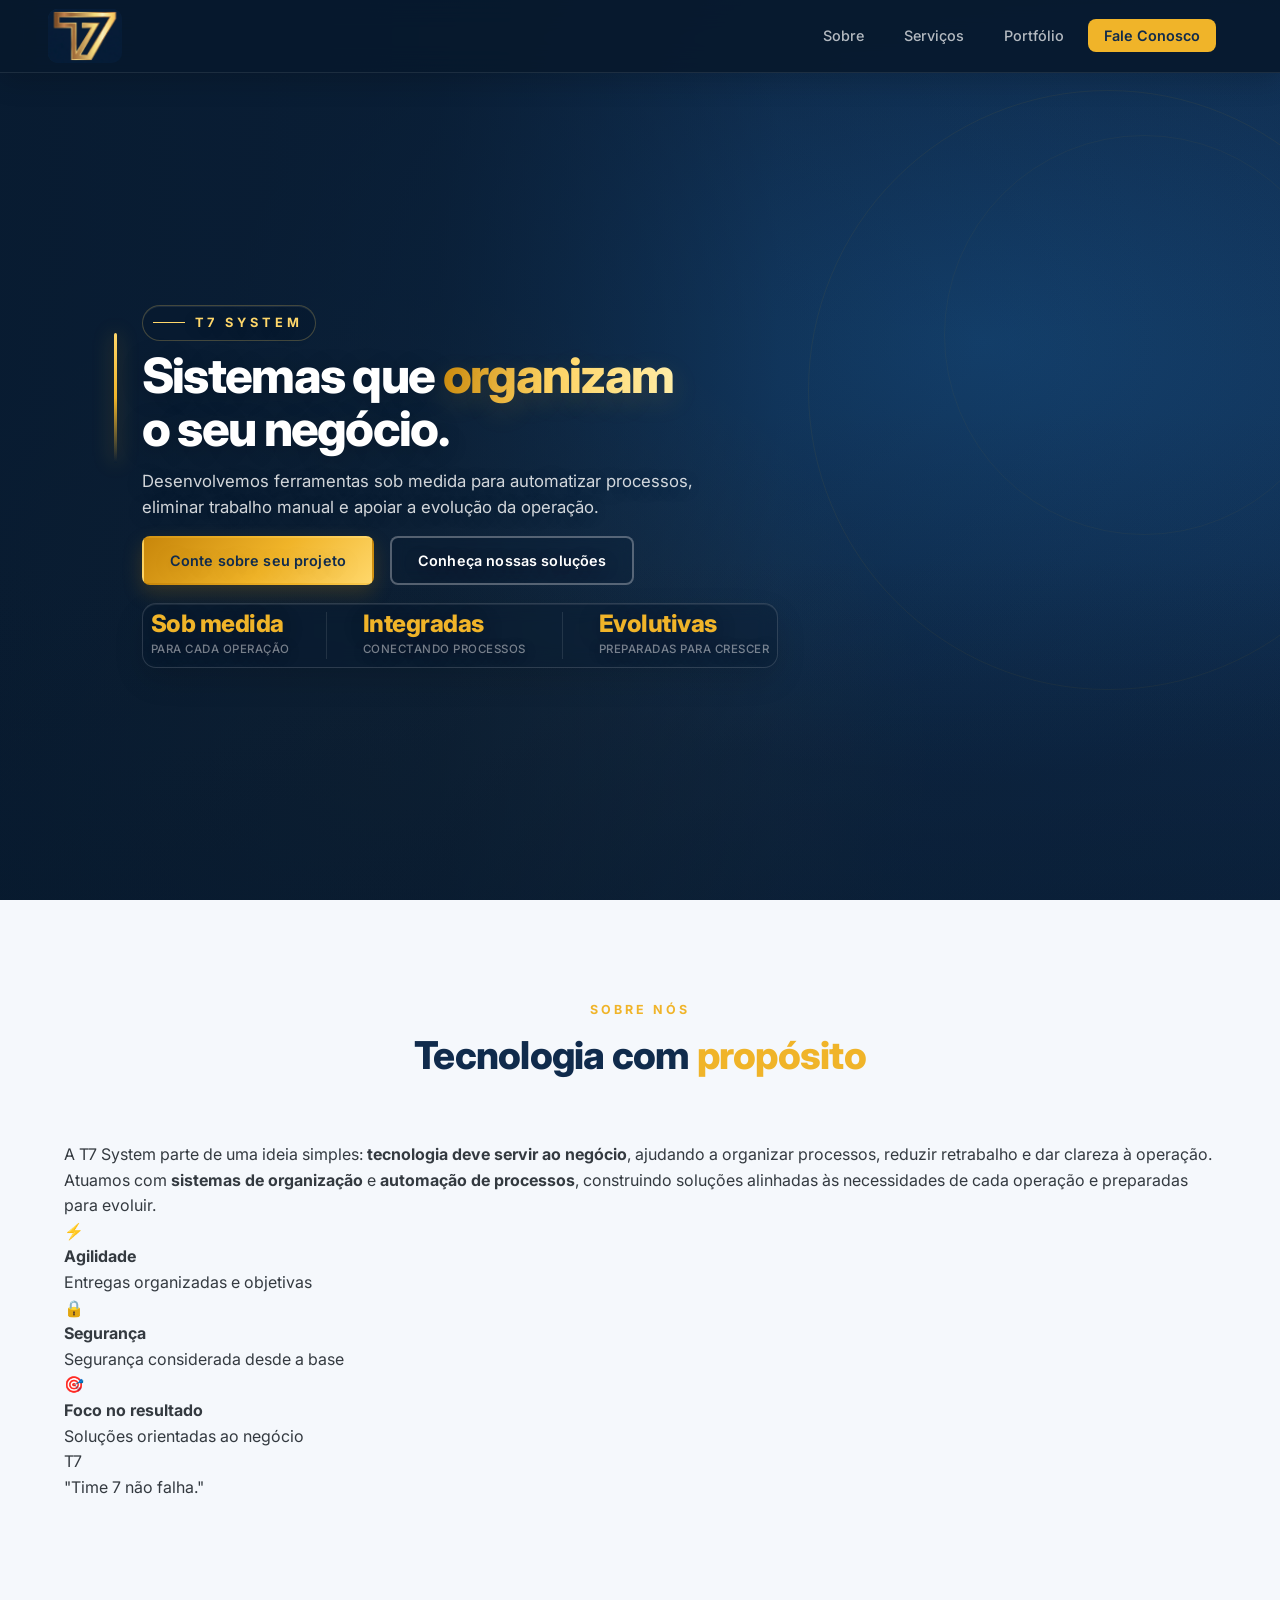
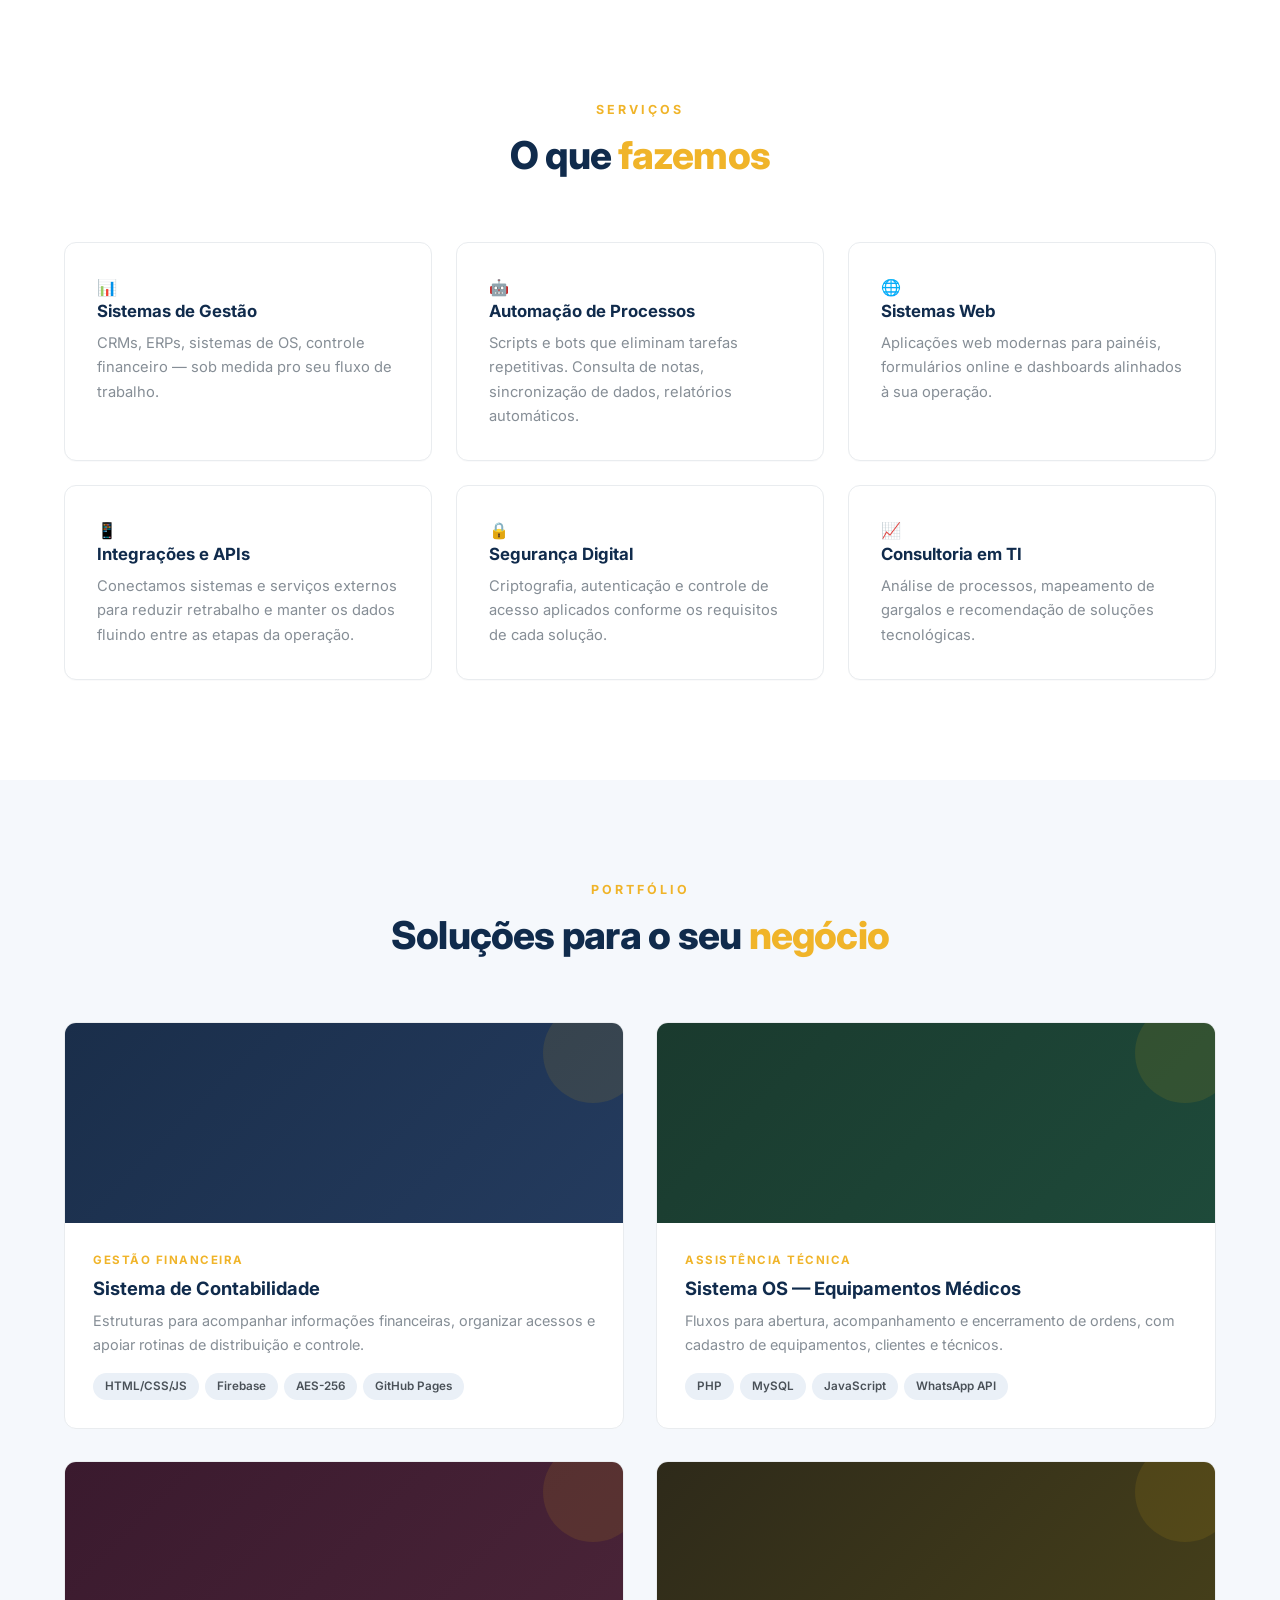
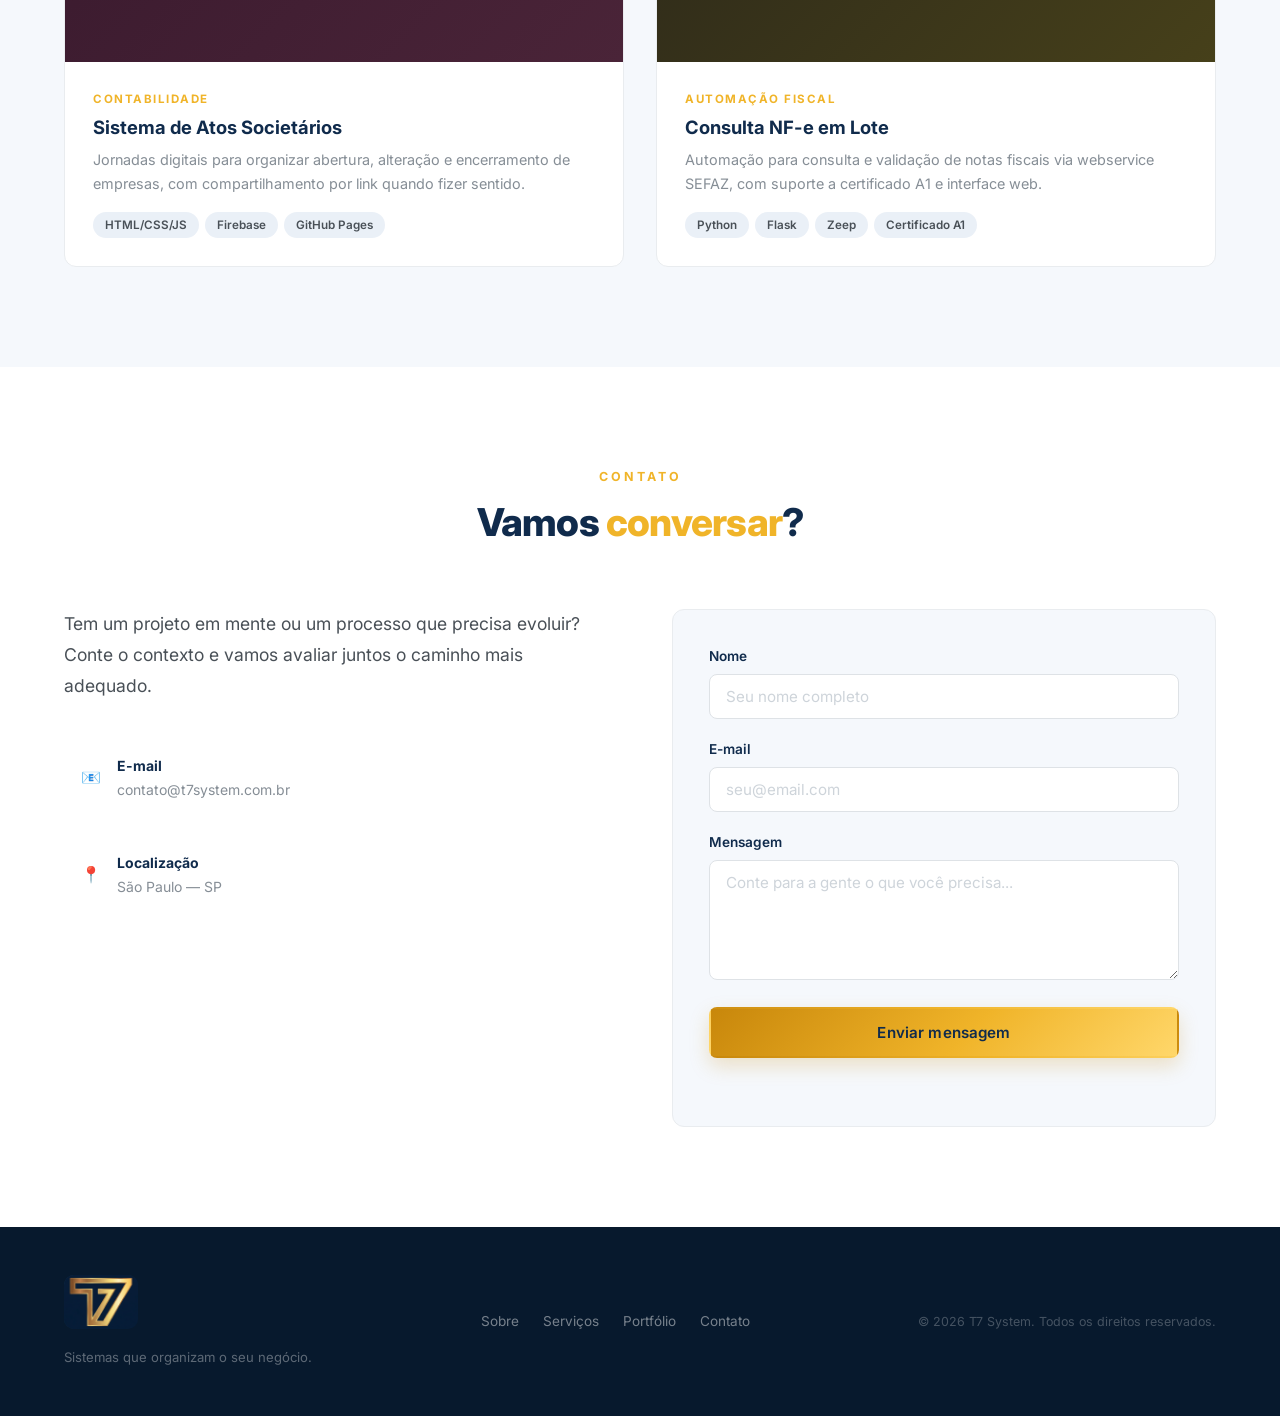
==== commit 84636151: "Ajustanto textos da T7 - 05/10/2026" ====
--- a/index (Cópia).html
+++ b/index (Cópia).html
@@ -3,8 +3,8 @@
 <head>
     <meta charset="UTF-8">
     <meta name="viewport" content="width=device-width, initial-scale=1.0">
-    <title>T7 System — Sistemas que organizam o seu negócio</title>
-    <meta name="description" content="T7 System - Desenvolvimento de sistemas de organização e ferramentas de trabalho para qualquer ramo.">
+    <title>T7 System — Soluções digitais para organizar seu negócio</title>
+    <meta name="description" content="A T7 System desenvolve sistemas sob medida para organizar processos, integrar operações e apoiar a evolução de negócios.">
     <link rel="preconnect" href="https://fonts.googleapis.com">
     <link rel="preconnect" href="https://fonts.gstatic.com" crossorigin>
     <link href="https://fonts.googleapis.com/css2?family=Inter:wght@300;400;500;600;700;800;900&display=swap" rel="stylesheet">
@@ -42,24 +42,24 @@
                 </h1>
                 <p class="hero-subtitle">
                     Desenvolvemos ferramentas sob medida para automatizar processos, 
-                    eliminar trabalho manual e escalar operações — para qualquer ramo.
+                    eliminar trabalho manual e apoiar a evolução da operação.
                 </p>
                 <div class="hero-cta">
-                    <a href="#contato" class="btn btn-gold">Começar um projeto</a>
-                    <a href="#portfolio" class="btn btn-outline">Ver portfólio</a>
+                    <a href="#contato" class="btn btn-gold">Conte sobre seu projeto</a>
+                    <a href="#portfolio" class="btn btn-outline">Conheça nossas soluções</a>
                 </div>
                 <div class="hero-stats">
                     <div class="stat">
-                        <span class="stat-number">4+</span>
-                        <span class="stat-label">Sistemas entregues</span>
+                        <span class="stat-number">Sob medida</span>
+                        <span class="stat-label">Para cada operação</span>
                     </div>
                     <div class="stat">
-                        <span class="stat-number">9.000</span>
-                        <span class="stat-label">Notas processadas</span>
+                        <span class="stat-number">Integradas</span>
+                        <span class="stat-label">Conectando processos</span>
                     </div>
                     <div class="stat">
-                        <span class="stat-number">100%</span>
-                        <span class="stat-label">Automação</span>
+                        <span class="stat-number">Evolutivas</span>
+                        <span class="stat-label">Preparadas para crescer</span>
                     </div>
                 </div>
             </div>
@@ -71,40 +71,38 @@
         <div class="container">
             <div class="section-header">
                 <p class="section-label">SOBRE NÓS</p>
-                <h2 class="section-title">Três mentes, <span class="text-gold">uma missão</span></h2>
+                <h2 class="section-title">Tecnologia com <span class="text-gold">propósito</span></h2>
             </div>
             <div class="sobre-grid">
                 <div class="sobre-text">
                     <p>
-                        A T7 System nasceu da ideia de que <strong>tecnologia deve servir ao negócio</strong>, 
-                        não o contrário. Somos três fundadores unidos pela paixão em resolver problemas 
-                        reais com código.
+                        A T7 System parte de uma ideia simples: <strong>tecnologia deve servir ao negócio</strong>,
+                        ajudando a organizar processos, reduzir retrabalho e dar clareza à operação.
                     </p>
                     <p>
-                        Especializados em <strong>sistemas de organização</strong> e <strong>automação de processos</strong>, 
-                        desenvolvemos ferramentas que eliminam trabalho manual, reduzem erros e dão 
-                        tempo de volta para o que importa: fazer o negócio crescer.
+                        Atuamos com <strong>sistemas de organização</strong> e <strong>automação de processos</strong>,
+                        construindo soluções alinhadas às necessidades de cada operação e preparadas para evoluir.
                     </p>
                     <div class="sobre-values">
                         <div class="value">
                             <span class="value-icon">⚡</span>
                             <div>
                                 <strong>Agilidade</strong>
-                                <p>Entrega rápida, sem enrolação</p>
+                                <p>Entregas organizadas e objetivas</p>
                             </div>
                         </div>
                         <div class="value">
                             <span class="value-icon">🔒</span>
                             <div>
                                 <strong>Segurança</strong>
-                                <p>Dados protegidos por padrão</p>
+                                <p>Segurança considerada desde a base</p>
                             </div>
                         </div>
                         <div class="value">
                             <span class="value-icon">🎯</span>
                             <div>
                                 <strong>Foco no resultado</strong>
-                                <p>Código que resolve problema de verdade</p>
+                                <p>Soluções orientadas ao negócio</p>
                             </div>
                         </div>
                     </div>
@@ -142,17 +140,17 @@
                 <div class="servico-card">
                     <div class="servico-icon">🌐</div>
                     <h3>Sistemas Web</h3>
-                    <p>Aplicações web modernas, acessíveis de qualquer lugar. Painéis, formulários online, dashboards.</p>
+                    <p>Aplicações web modernas para painéis, formulários online e dashboards alinhados à sua operação.</p>
                 </div>
                 <div class="servico-card">
                     <div class="servico-icon">📱</div>
                     <h3>Integrações e APIs</h3>
-                    <p>Conectamos seus sistemas com WhatsApp, Firebase, SEFAZ, planilhas e qualquer serviço externo.</p>
+                    <p>Conectamos sistemas e serviços externos para reduzir retrabalho e manter os dados fluindo entre as etapas da operação.</p>
                 </div>
                 <div class="servico-card">
                     <div class="servico-icon">🔒</div>
                     <h3>Segurança Digital</h3>
-                    <p>Criptografia, autenticação, controle de acesso. Seus dados protegidos com padrão enterprise.</p>
+                    <p>Criptografia, autenticação e controle de acesso aplicados conforme os requisitos de cada solução.</p>
                 </div>
                 <div class="servico-card">
                     <div class="servico-icon">📈</div>
@@ -168,7 +166,7 @@
         <div class="container">
             <div class="section-header">
                 <p class="section-label">PORTFÓLIO</p>
-                <h2 class="section-title">Projetos <span class="text-gold">reais</span></h2>
+                <h2 class="section-title">Soluções para o seu <span class="text-gold">negócio</span></h2>
             </div>
             <div class="portfolio-grid">
 
@@ -177,7 +175,7 @@
                     <div class="portfolio-info">
                         <span class="portfolio-tag">Gestão Financeira</span>
                         <h3>Sistema de Contabilidade</h3>
-                        <p>Plataforma completa para escritórios de contabilidade com distribuição de lucros, rendimentos financeiros, controle de acesso multiusuário e criptografia AES-256.</p>
+                        <p>Estruturas para acompanhar informações financeiras, organizar acessos e apoiar rotinas de distribuição e controle.</p>
                         <div class="portfolio-tech">
                             <span>HTML/CSS/JS</span>
                             <span>Firebase</span>
@@ -192,7 +190,7 @@
                     <div class="portfolio-info">
                         <span class="portfolio-tag">Assistência Técnica</span>
                         <h3>Sistema OS — Equipamentos Médicos</h3>
-                        <p>Sistema de ordens de serviço para gestão de equipamentos médicos (raio-x, ultrassom, endoscópio). CRM integrado com gestão de clientes e técnicos.</p>
+                        <p>Fluxos para abertura, acompanhamento e encerramento de ordens, com cadastro de equipamentos, clientes e técnicos.</p>
                         <div class="portfolio-tech">
                             <span>PHP</span>
                             <span>MySQL</span>
@@ -207,7 +205,7 @@
                     <div class="portfolio-info">
                         <span class="portfolio-tag">Contabilidade</span>
                         <h3>Sistema de Atos Societários</h3>
-                        <p>Gestão de abertura, alteração e encerramento de empresas. Cliente acessa via link único, sem necessidade de login.</p>
+                        <p>Jornadas digitais para organizar abertura, alteração e encerramento de empresas, com compartilhamento por link quando fizer sentido.</p>
                         <div class="portfolio-tech">
                             <span>HTML/CSS/JS</span>
                             <span>Firebase</span>
@@ -221,7 +219,7 @@
                     <div class="portfolio-info">
                         <span class="portfolio-tag">Automação Fiscal</span>
                         <h3>Consulta NF-e em Lote</h3>
-                        <p>Automação para validação de milhares de notas fiscais via webservice SEFAZ. 9.000 notas processadas em ~2 horas. Interface web com tema dark/gold.</p>
+                        <p>Automação para consulta e validação de notas fiscais via webservice SEFAZ, com suporte a certificado A1 e interface web.</p>
                         <div class="portfolio-tech">
                             <span>Python</span>
                             <span>Flask</span>
@@ -245,17 +243,10 @@
             <div class="contato-grid">
                 <div class="contato-info">
                     <p class="contato-texto">
-                        Tem um projeto em mente? Quer automatizar processos no seu negócio? 
-                        Entre em contato — a gente resolve.
+                        Tem um projeto em mente ou um processo que precisa evoluir?
+                        Conte o contexto e vamos avaliar juntos o caminho mais adequado.
                     </p>
                     <div class="contato-items">
-                        <div class="contato-item">
-                            <span class="contato-icon">📱</span>
-                            <div>
-                                <strong>WhatsApp</strong>
-                                <p>(11) XXXXX-XXXX</p>
-                            </div>
-                        </div>
                         <div class="contato-item">
                             <span class="contato-icon">📧</span>
                             <div>
@@ -276,17 +267,18 @@
                     <form class="contato-form" onsubmit="enviarMensagem(event)">
                         <div class="form-group">
                             <label>Nome</label>
-                            <input type="text" placeholder="Seu nome completo" required>
+                            <input type="text" id="nome" name="nome" placeholder="Seu nome completo" required>
                         </div>
                         <div class="form-group">
                             <label>E-mail</label>
-                            <input type="email" placeholder="seu@email.com" required>
+                            <input type="email" id="email" name="email" placeholder="seu@email.com" required>
                         </div>
                         <div class="form-group">
                             <label>Mensagem</label>
-                            <textarea rows="4" placeholder="Conta pra gente o que você precisa..." required></textarea>
-                        </div>
-                        <button type="submit" class="btn btn-gold btn-full">Enviar mensagem</button>
+                            <textarea id="mensagem" name="mensagem" rows="4" placeholder="Conte para a gente o que você precisa..." required></textarea>
+                        </div>
+                        <button type="submit" class="btn btn-gold btn-full" id="submitBtn">Enviar mensagem</button>
+                        <p class="form-feedback" id="formFeedback" role="alert" aria-live="polite"></p>
                     </form>
                 </div>
             </div>
--- a/style.css
+++ b/style.css
@@ -11,15 +11,15 @@
 }
 
 :root {
-    --navy: #1a2e4a;
-    --navy-light: #243b5e;
-    --navy-dark: #0f1d30;
-    --gold: #d4a017;
-    --gold-light: #e8c547;
-    --gold-dark: #b8860b;
+    --navy: #102b4c;
+    --navy-light: #1f4d7b;
+    --navy-dark: #07192d;
+    --gold: #f0b429;
+    --gold-light: #ffd76a;
+    --gold-dark: #c8870b;
     --white: #ffffff;
-    --gray-50: #f8f9fa;
-    --gray-100: #f1f3f5;
+    --gray-50: #f5f8fc;
+    --gray-100: #eaf0f7;
     --gray-200: #e9ecef;
     --gray-300: #dee2e6;
     --gray-400: #ced4da;
@@ -108,27 +108,30 @@
 }
 
 .btn-gold {
-    background: var(--gold);
+    background: linear-gradient(135deg, var(--gold-dark), var(--gold) 55%, var(--gold-light));
     color: var(--navy);
-    border-color: var(--gold);
+    border-color: transparent;
+    box-shadow: 0 8px 20px rgba(200, 135, 11, 0.22);
 }
 
 .btn-gold:hover {
-    background: var(--gold-light);
-    border-color: var(--gold-light);
-    transform: translateY(-2px);
-    box-shadow: 0 4px 20px rgba(212, 160, 23, 0.4);
+    background: linear-gradient(135deg, var(--gold), var(--gold-light));
+    border-color: transparent;
+    transform: translateY(-3px);
+    box-shadow: 0 10px 28px rgba(240, 180, 41, 0.38);
 }
 
 .btn-outline {
-    background: transparent;
+    background: rgba(7, 25, 45, 0.22);
     color: var(--white);
     border-color: rgba(255,255,255,0.3);
+    backdrop-filter: blur(8px);
+    -webkit-backdrop-filter: blur(8px);
 }
 
 .btn-outline:hover {
-    background: rgba(255,255,255,0.1);
-    border-color: rgba(255,255,255,0.6);
+    background: rgba(255,255,255,0.13);
+    border-color: rgba(255,215,106,0.75);
 }
 
 .btn-full { width: 100%; }
@@ -140,27 +143,43 @@
     left: 0;
     right: 0;
     z-index: 1000;
-    padding: 16px 0;
+    padding: 0;
+    border-bottom: 1px solid rgba(255,255,255,0.09);
+    background: rgba(7, 25, 45, 0.9);
+    box-shadow: 0 8px 28px rgba(0,0,0,0.16);
+    backdrop-filter: blur(14px);
+    -webkit-backdrop-filter: blur(14px);
     transition: var(--transition);
 }
 
 .navbar.scrolled {
-    background: rgba(26, 46, 74, 0.95);
-    backdrop-filter: blur(12px);
-    -webkit-backdrop-filter: blur(12px);
-    padding: 10px 0;
-    box-shadow: var(--shadow-md);
+    background: rgba(7, 25, 45, 0.96);
+    padding: 0;
+    box-shadow: 0 8px 28px rgba(0,0,0,0.2);
 }
 
 .nav-container {
     display: flex;
     align-items: center;
     justify-content: space-between;
+    min-height: 72px;
+    padding: 0 24px 0 8px;
+    border: 0;
+    border-radius: 0;
+    background: transparent;
+    box-shadow: none;
 }
 
 .nav-logo {
     display: flex;
     align-items: center;
+    justify-content: center;
+    width: 74px;
+    height: 54px;
+    padding: 0;
+    overflow: hidden;
+    border-radius: 10px;
+    background: linear-gradient(135deg, rgba(31, 77, 123, 0.44), rgba(7, 25, 45, 0.12));
 }
 
 .logo-img {
@@ -168,6 +187,12 @@
     width: auto;
     object-fit: contain;
     mix-blend-mode: lighten;
+}
+
+.nav-logo .logo-img {
+    height: 92px;
+    max-width: none;
+    mix-blend-mode: normal;
 }
 
 .logo-img-small {
@@ -235,17 +260,50 @@
     min-height: 100vh;
     display: flex;
     align-items: center;
+    padding-top: 72px;
     background: var(--navy);
     overflow: hidden;
+}
+
+.hero::after {
+    content: '';
+    position: absolute;
+    z-index: 0;
+    inset: auto 0 0;
+    height: 38%;
+    pointer-events: none;
+    background: linear-gradient(to bottom, transparent, rgba(7, 25, 45, 0.46));
+}
+
+.hero-video {
+    position: absolute;
+    inset: 0;
+    overflow: hidden;
+}
+
+.hero-video video {
+    position: absolute;
+    top: 0;
+    left: 0;
+    width: 135%;
+    height: 100%;
+    object-fit: cover;
+    object-position: center 72%;
+    transform: none;
+    opacity: 0;
+    filter: brightness(1.28) saturate(1.2) contrast(1.04);
+    will-change: opacity;
 }
 
 .hero-bg {
     position: absolute;
     inset: 0;
     background:
-        radial-gradient(ellipse at 80% 50%, rgba(212, 160, 23, 0.15) 0%, transparent 50%),
-        radial-gradient(ellipse at 20% 80%, rgba(212, 160, 23, 0.08) 0%, transparent 40%),
-        linear-gradient(135deg, var(--navy-dark) 0%, var(--navy) 50%, var(--navy-light) 100%);
+        linear-gradient(90deg, rgba(7, 25, 45, 0.86) 0%, rgba(7, 25, 45, 0.72) 34%, rgba(7, 25, 45, 0.22) 61%, rgba(7, 25, 45, 0.04) 100%),
+        linear-gradient(180deg, rgba(7, 25, 45, 0.04) 0%, transparent 45%, rgba(7, 25, 45, 0.22) 100%),
+        radial-gradient(ellipse at 77% 38%, rgba(35, 142, 231, 0.25) 0%, transparent 55%),
+        radial-gradient(ellipse at 29% 84%, rgba(240, 180, 41, 0.1) 0%, transparent 44%),
+        transparent;
 }
 
 /* Subtle geometric accent */
@@ -280,15 +338,46 @@
 
 .hero-content {
     max-width: 720px;
-    padding: 120px 0 80px;
+    padding: 28px 0 28px;
+    text-shadow: 0 3px 24px rgba(0,0,0,0.22);
+}
+
+@media (min-width: 1100px) {
+    .hero-content {
+        transform: translateX(-180px);
+    }
+}
+
+@media (min-width: 769px) and (max-width: 1099px) {
+    .hero-content {
+        transform: translateX(-56px);
+    }
+}
+
+.hero-content::before {
+    content: '';
+    position: absolute;
+    top: 56px;
+    left: -28px;
+    width: 3px;
+    height: 130px;
+    border-radius: 999px;
+    background: linear-gradient(to bottom, var(--gold-light), var(--gold), transparent);
+    box-shadow: 0 0 20px rgba(240, 180, 41, 0.45);
 }
 
 .hero-label {
-    color: var(--gold);
+    width: fit-content;
+    padding: 7px 12px 7px 10px;
+    color: var(--gold-light);
+    border: 1px solid rgba(255, 215, 106, 0.24);
+    border-radius: 999px;
+    background: rgba(7, 25, 45, 0.35);
+    box-shadow: inset 0 1px 0 rgba(255,255,255,0.08);
     font-size: 0.8rem;
     font-weight: 700;
     letter-spacing: 4px;
-    margin-bottom: 20px;
+    margin-bottom: 8px;
     display: flex;
     align-items: center;
     gap: 10px;
@@ -299,45 +388,99 @@
     display: inline-block;
     width: 32px;
     height: 1px;
-    background: var(--gold);
+    background: var(--gold-light);
 }
 
 .hero-title {
     color: var(--white);
-    font-size: clamp(2.5rem, 5vw, 4rem);
+    font-size: clamp(2.2rem, 3.8vw, 3.1rem);
     font-weight: 800;
-    margin-bottom: 24px;
+    margin-bottom: 12px;
     line-height: 1.1;
-    letter-spacing: -0.02em;
+    letter-spacing: -0.035em;
+    text-wrap: balance;
+}
+
+.hero-title .text-gold {
+    color: transparent;
+    background: linear-gradient(100deg, var(--gold-dark), var(--gold-light) 48%, #fff0ae);
+    -webkit-background-clip: text;
+    background-clip: text;
+    text-shadow: 0 8px 28px rgba(240, 180, 41, 0.16);
 }
 
 .hero-subtitle {
-    color: rgba(255,255,255,0.65);
-    font-size: 1.15rem;
+    color: rgba(255,255,255,0.82);
+    font-size: 1.05rem;
     max-width: 560px;
-    margin-bottom: 40px;
-    line-height: 1.7;
+    margin-bottom: 16px;
+    line-height: 1.55;
 }
 
 .hero-cta {
     display: flex;
     gap: 16px;
     flex-wrap: wrap;
-    margin-bottom: 64px;
+    margin-bottom: 18px;
+}
+
+.hero-cta .btn {
+    padding: 11px 26px;
+    font-size: 0.9rem;
+}
+
+.hero-trust {
+    display: flex;
+    flex-wrap: wrap;
+    gap: 10px;
+    margin: 0 0 14px;
+}
+
+.hero-trust span {
+    display: inline-flex;
+    align-items: center;
+    gap: 7px;
+    padding: 7px 10px;
+    border: 1px solid rgba(255,255,255,0.13);
+    border-radius: 999px;
+    color: rgba(255,255,255,0.78);
+    background: rgba(7, 25, 45, 0.34);
+    font-size: 0.72rem;
+    font-weight: 600;
+    letter-spacing: 0.01em;
+}
+
+.hero-trust span::before {
+    content: '✓';
+    display: grid;
+    width: 15px;
+    height: 15px;
+    place-items: center;
+    border-radius: 50%;
+    color: var(--navy-dark);
+    background: var(--gold-light);
+    font-size: 0.64rem;
+    font-weight: 800;
 }
 
 .hero-stats {
     display: flex;
     gap: 0;
-    border-top: 1px solid rgba(255,255,255,0.1);
-    padding-top: 32px;
+    width: fit-content;
+    padding: 8px 8px;
+    border: 1px solid rgba(255,255,255,0.14);
+    border-radius: 14px;
+    background: rgba(7, 25, 45, 0.34);
+    box-shadow: 0 12px 30px rgba(0,0,0,0.12), inset 0 1px 0 rgba(255,255,255,0.08);
+    backdrop-filter: blur(10px);
+    -webkit-backdrop-filter: blur(10px);
 }
 
 .stat {
     display: flex;
     flex-direction: column;
-    padding-right: 48px;
-    margin-right: 48px;
+    padding-right: 36px;
+    margin-right: 36px;
     border-right: 1px solid rgba(255,255,255,0.1);
 }
 
@@ -349,7 +492,7 @@
 
 .stat-number {
     color: var(--gold);
-    font-size: 2rem;
+    font-size: 1.5rem;
     font-weight: 800;
     letter-spacing: -0.02em;
     line-height: 1;
@@ -357,9 +500,9 @@
 
 .stat-label {
     color: rgba(255,255,255,0.45);
-    font-size: 0.78rem;
+    font-size: 0.72rem;
     font-weight: 500;
-    margin-top: 6px;
+    margin-top: 4px;
     text-transform: uppercase;
     letter-spacing: 0.5px;
 }
@@ -380,6 +523,7 @@
     text-transform: uppercase;
     text-decoration: none;
     transition: color 0.3s;
+    z-index: 1;
 }
 
 .hero-scroll:hover { color: var(--gold); }
@@ -425,129 +569,138 @@
 /* ===== SOBRE ===== */
 .sobre { background: var(--gray-50); }
 
-.sobre-grid {
+.sobre-top {
     display: grid;
-    grid-template-columns: 1.2fr 0.8fr;
+    grid-template-columns: 1.05fr 0.95fr;
     gap: 64px;
-    align-items: center;
-}
-
-.sobre-text p {
-    margin-bottom: 16px;
+    align-items: start;
+    margin-bottom: 64px;
+}
+
+.sobre-claim {
+    color: var(--navy);
+    font-size: clamp(1.9rem, 3.2vw, 2.6rem);
+    font-weight: 800;
+    line-height: 1.18;
+    letter-spacing: -0.025em;
+}
+
+.sobre-claim-rule {
+    display: block;
+    width: 56px;
+    height: 4px;
+    border-radius: 4px;
+    margin-bottom: 24px;
+    background: linear-gradient(90deg, var(--gold-dark), var(--gold-light));
+}
+
+.sobre-body p {
     color: var(--gray-700);
     font-size: 1.05rem;
-    line-height: 1.75;
-}
-
-.sobre-text strong { color: var(--navy); }
-
-.sobre-values {
-    margin-top: 36px;
-    display: flex;
-    flex-direction: column;
+    line-height: 1.8;
+    margin-bottom: 16px;
+}
+
+.sobre-body p:last-child { margin-bottom: 0; }
+
+.sobre-body strong { color: var(--navy); font-weight: 700; }
+
+.sobre-signature {
+    margin-top: 26px;
+    padding-top: 20px;
+    border-top: 1px solid var(--gray-200);
+    display: flex;
+    align-items: center;
+    gap: 12px;
+    color: var(--gray-600);
+    font-size: 0.85rem;
+}
+
+.sobre-signature .who { color: var(--navy); font-weight: 700; }
+
+.sobre-proofs {
+    display: grid;
+    grid-template-columns: repeat(3, 1fr);
     gap: 24px;
 }
 
-.value {
-    display: flex;
-    gap: 16px;
-    align-items: flex-start;
-}
-
-.value-icon-wrap {
-    width: 44px;
-    height: 44px;
+.sobre-proof {
+    background: var(--white);
+    border: 1px solid var(--gray-200);
+    border-radius: var(--radius);
+    padding: 34px 30px;
+    position: relative;
+    overflow: hidden;
+    transition: var(--transition);
+}
+
+.sobre-proof::after {
+    content: "";
+    position: absolute;
+    left: 0;
+    right: 0;
+    bottom: 0;
+    height: 3px;
+    transform: scaleX(0);
+    transform-origin: left;
+    background: linear-gradient(90deg, var(--gold-dark), var(--gold-light));
+    transition: var(--transition);
+}
+
+.sobre-proof:hover {
+    transform: translateY(-6px);
+    box-shadow: var(--shadow-lg);
+    border-color: var(--gold-light);
+}
+
+.sobre-proof:hover::after { transform: scaleX(1); }
+
+.sobre-proof-top {
+    display: flex;
+    align-items: center;
+    justify-content: space-between;
+    margin-bottom: 20px;
+}
+
+.sobre-proof-icon {
+    width: 46px;
+    height: 46px;
+    border-radius: var(--radius-sm);
     background: var(--navy);
-    border-radius: var(--radius-sm);
+    color: var(--gold);
     display: flex;
     align-items: center;
     justify-content: center;
     flex-shrink: 0;
-    color: var(--gold);
-}
-
-.value strong {
+    transition: var(--transition);
+}
+
+.sobre-proof:hover .sobre-proof-icon {
+    background: var(--gold);
     color: var(--navy);
-    display: block;
-    margin-bottom: 2px;
-    font-size: 0.95rem;
-}
-
-.value p {
-    font-size: 0.875rem;
+}
+
+.sobre-kicker {
+    font-size: 0.68rem;
+    font-weight: 800;
+    letter-spacing: 2px;
+    color: var(--gray-300);
+    text-transform: uppercase;
+}
+
+.sobre-proof h3 {
+    color: var(--navy);
+    font-size: 1.08rem;
+    font-weight: 700;
+    line-height: 1.4;
+    margin-bottom: 10px;
+    letter-spacing: -0.01em;
+}
+
+.sobre-proof p {
     color: var(--gray-600);
-    line-height: 1.5;
-}
-
-.sobre-visual {
-    display: flex;
-    justify-content: center;
-}
-
-.team-card {
-    background: linear-gradient(135deg, var(--navy), var(--navy-light));
-    border-radius: var(--radius-lg);
-    padding: 52px 40px;
-    text-align: center;
-    box-shadow: var(--shadow-xl);
-    width: 100%;
-}
-
-.team-logo {
-    margin-bottom: 20px;
-    display: flex;
-    justify-content: center;
-}
-
-.team-logo-img {
-    height: 80px;
-    width: auto;
-    margin: 0 auto;
-    mix-blend-mode: lighten;
-}
-
-.team-motto {
-    color: rgba(255,255,255,0.55);
-    font-style: italic;
-    font-size: 1rem;
-    margin-bottom: 32px;
-}
-
-.team-stats {
-    display: flex;
-    align-items: center;
-    justify-content: center;
-    gap: 24px;
-    border-top: 1px solid rgba(255,255,255,0.1);
-    padding-top: 28px;
-}
-
-.team-stat {
-    display: flex;
-    flex-direction: column;
-    align-items: center;
-}
-
-.team-stat-num {
-    color: var(--gold);
-    font-size: 1.4rem;
-    font-weight: 800;
-    line-height: 1;
-}
-
-.team-stat-label {
-    color: rgba(255,255,255,0.4);
-    font-size: 0.72rem;
-    font-weight: 500;
-    margin-top: 4px;
-    text-transform: uppercase;
-    letter-spacing: 0.5px;
-}
-
-.team-stat-divider {
-    width: 1px;
-    height: 36px;
-    background: rgba(255,255,255,0.1);
+    font-size: 0.92rem;
+    line-height: 1.65;
 }
 
 /* ===== SERVIÇOS ===== */
@@ -562,14 +715,15 @@
     border: 1px solid var(--gray-200);
     border-radius: var(--radius);
     padding: 32px;
-    transition: var(--transition);
+    box-shadow: 0 1px 0 rgba(7,25,45,0.02);
+    transition: transform var(--transition), box-shadow var(--transition), border-color var(--transition);
     cursor: default;
 }
 
 .servico-card:hover {
     border-color: var(--gold);
-    transform: translateY(-4px);
-    box-shadow: var(--shadow-lg);
+    transform: translateY(-6px);
+    box-shadow: 0 16px 34px rgba(7,25,45,0.12);
 }
 
 .servico-icon-wrap {
@@ -653,9 +807,9 @@
 }
 
 .portfolio-card:hover {
-    transform: translateY(-4px);
-    box-shadow: var(--shadow-lg);
-    border-color: var(--gray-300);
+    transform: translateY(-6px);
+    box-shadow: 0 16px 34px rgba(7,25,45,0.13);
+    border-color: rgba(240, 180, 41, 0.65);
 }
 
 .portfolio-card[data-hidden] {
@@ -1179,9 +1333,15 @@
 
 /* ===== RESPONSIVE ===== */
 @media (max-width: 968px) {
-    .sobre-grid {
+    .sobre-top {
         grid-template-columns: 1fr;
-        gap: 40px;
+        gap: 36px;
+        margin-bottom: 40px;
+    }
+
+    .sobre-proofs {
+        grid-template-columns: 1fr;
+        gap: 20px;
     }
 
     .servicos-grid {
@@ -1195,11 +1355,6 @@
     .contato-grid {
         grid-template-columns: 1fr;
         gap: 40px;
-    }
-
-    .team-card {
-        max-width: 400px;
-        margin: 0 auto;
     }
 }
 
@@ -1235,6 +1390,10 @@
         padding-top: 0;
     }
 
+    .hero-content::before { display: none; }
+
+    .hero-trust { margin-top: -4px; }
+
     .stat {
         flex-direction: row;
         align-items: center;
@@ -1265,6 +1424,12 @@
 
     .hero-title { font-size: 2.2rem; }
 
+    .hero-content { padding: 108px 0 42px; }
+
+    .hero-trust { gap: 7px; }
+
+    .hero-trust span { font-size: 0.66rem; }
+
     .hero-cta {
         flex-direction: column;
     }
